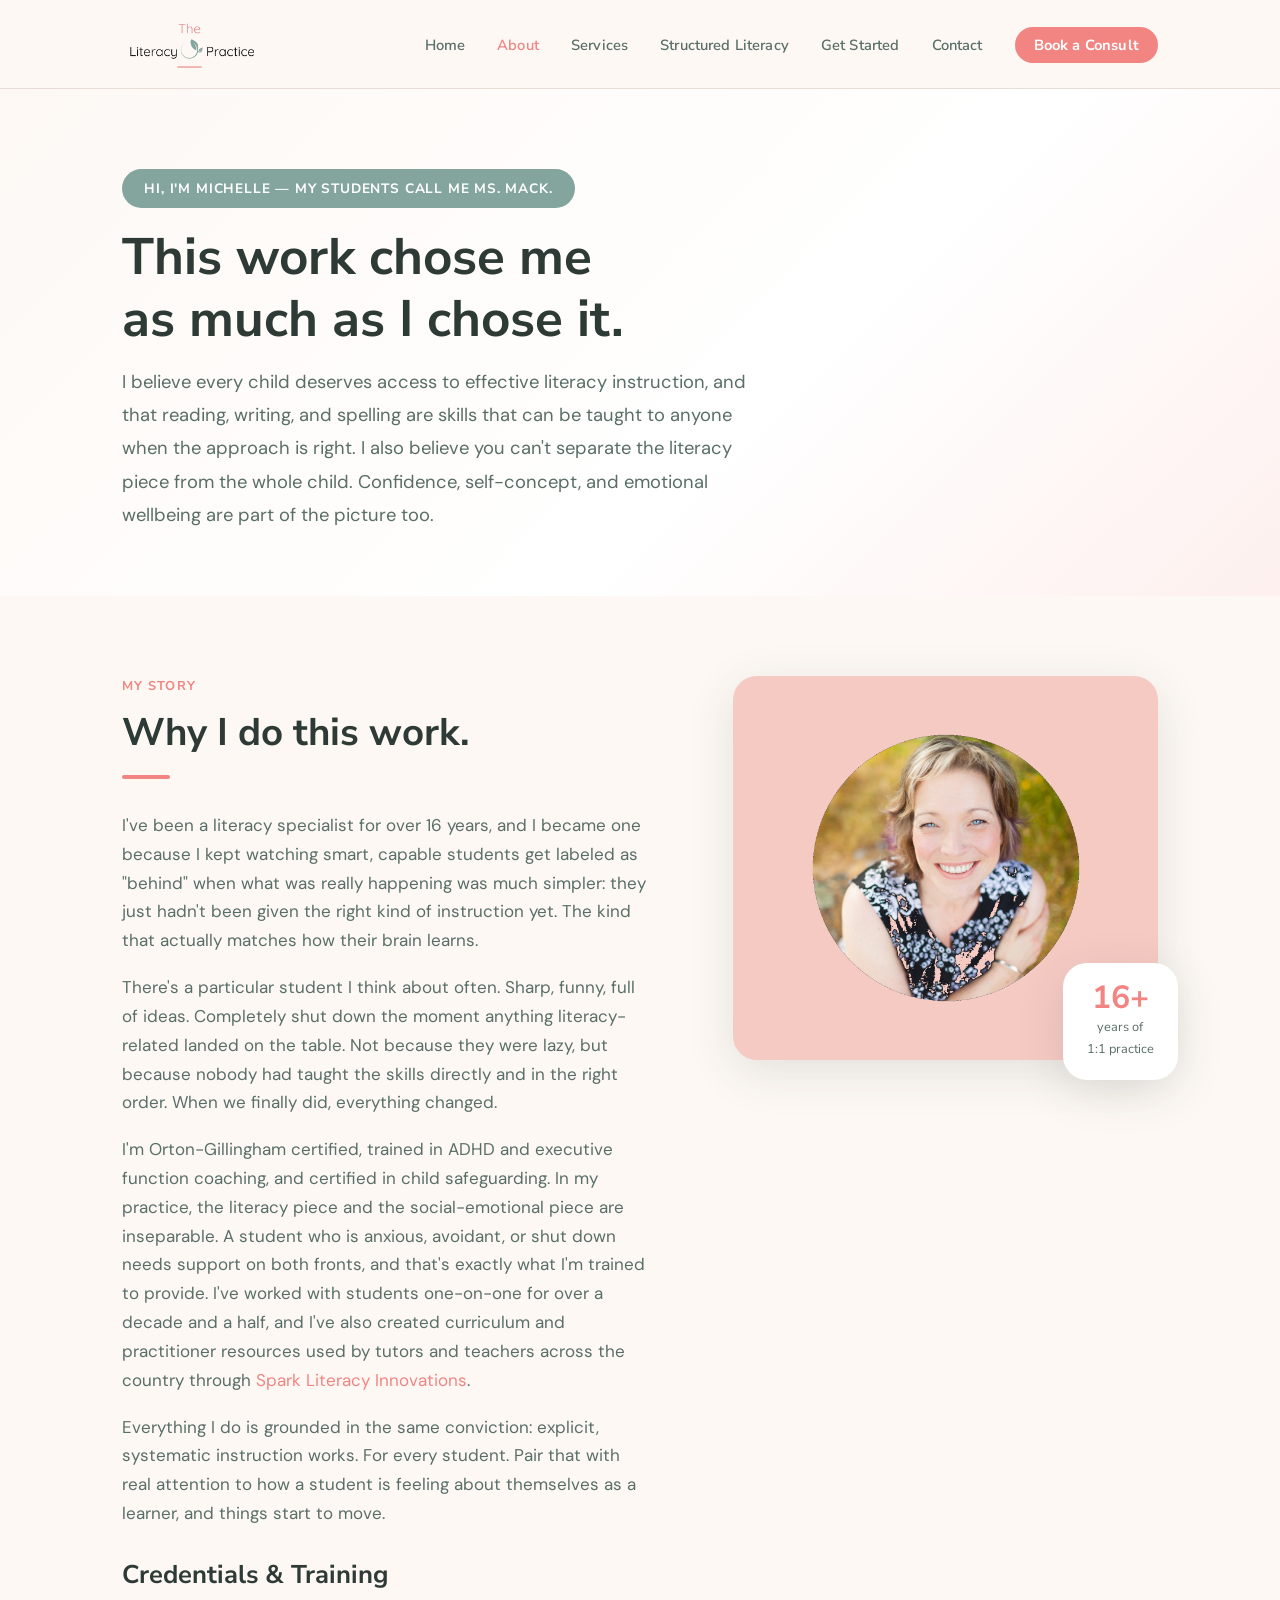
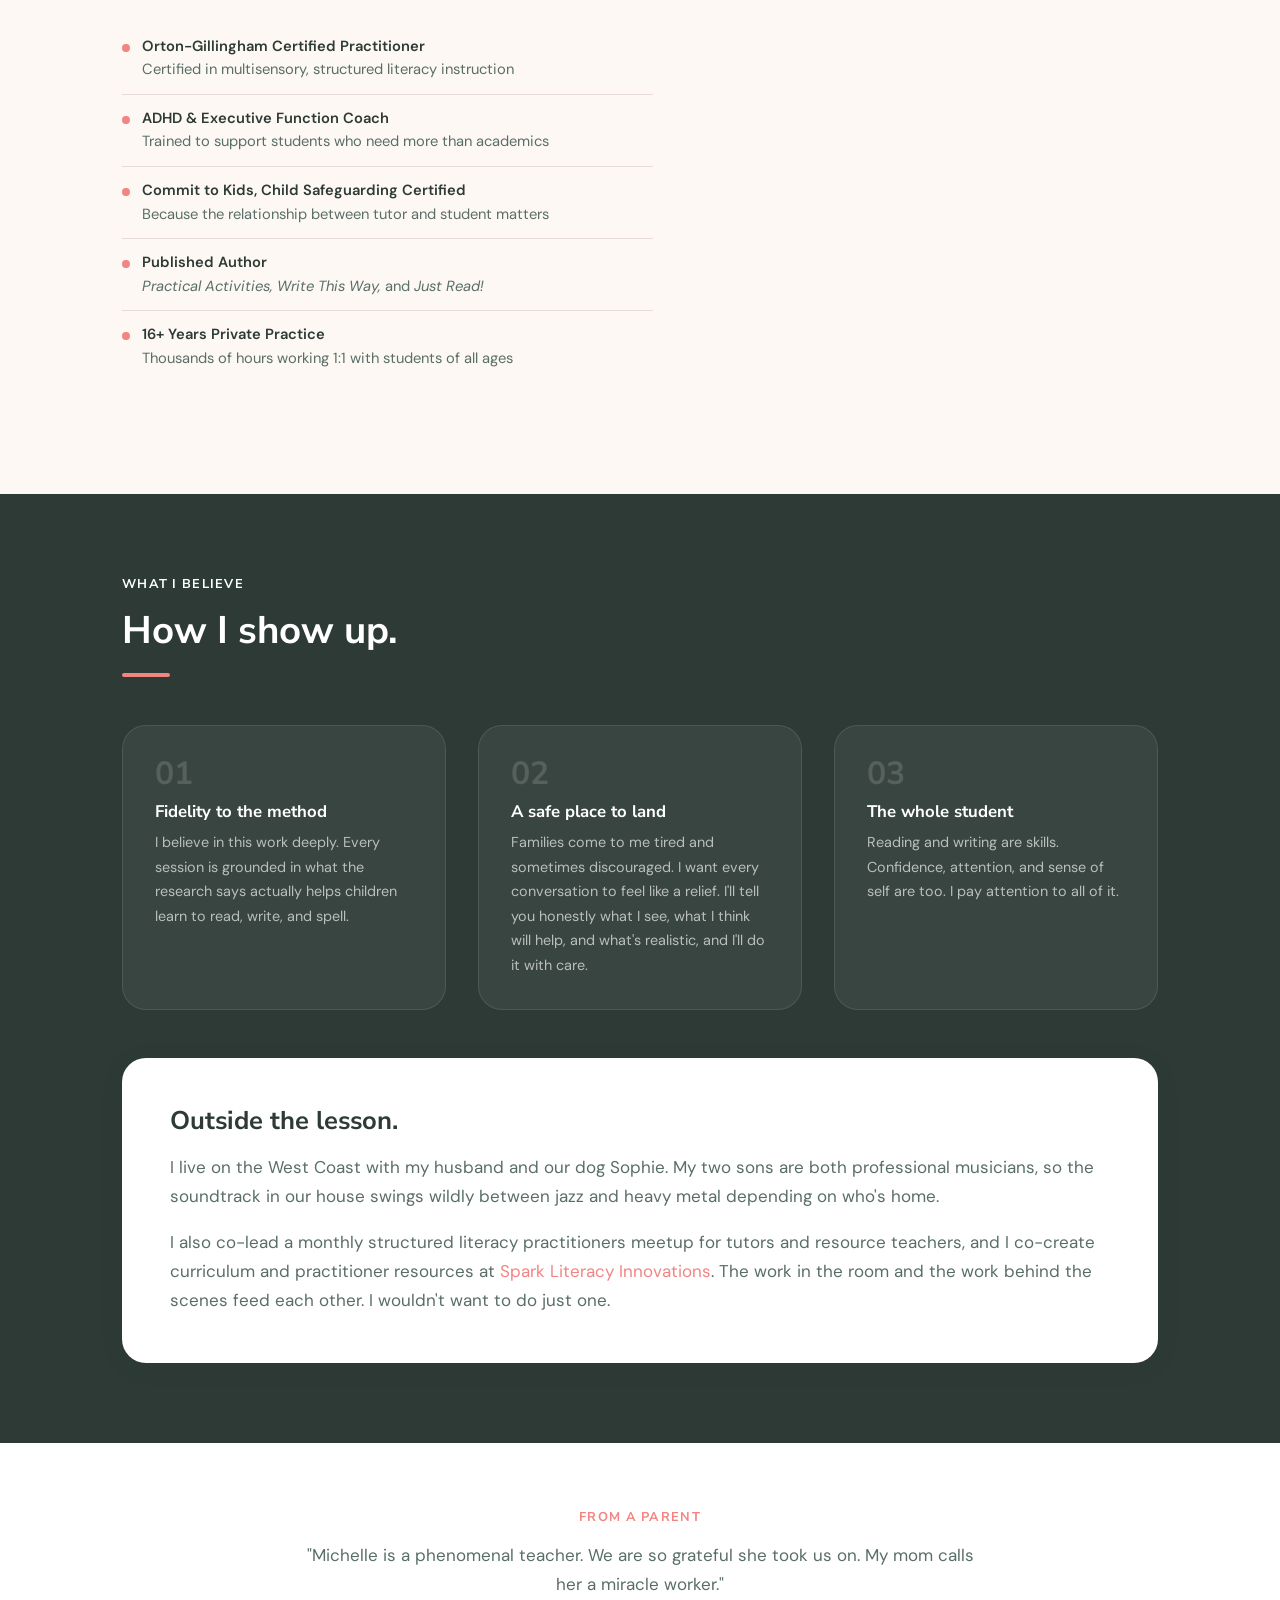
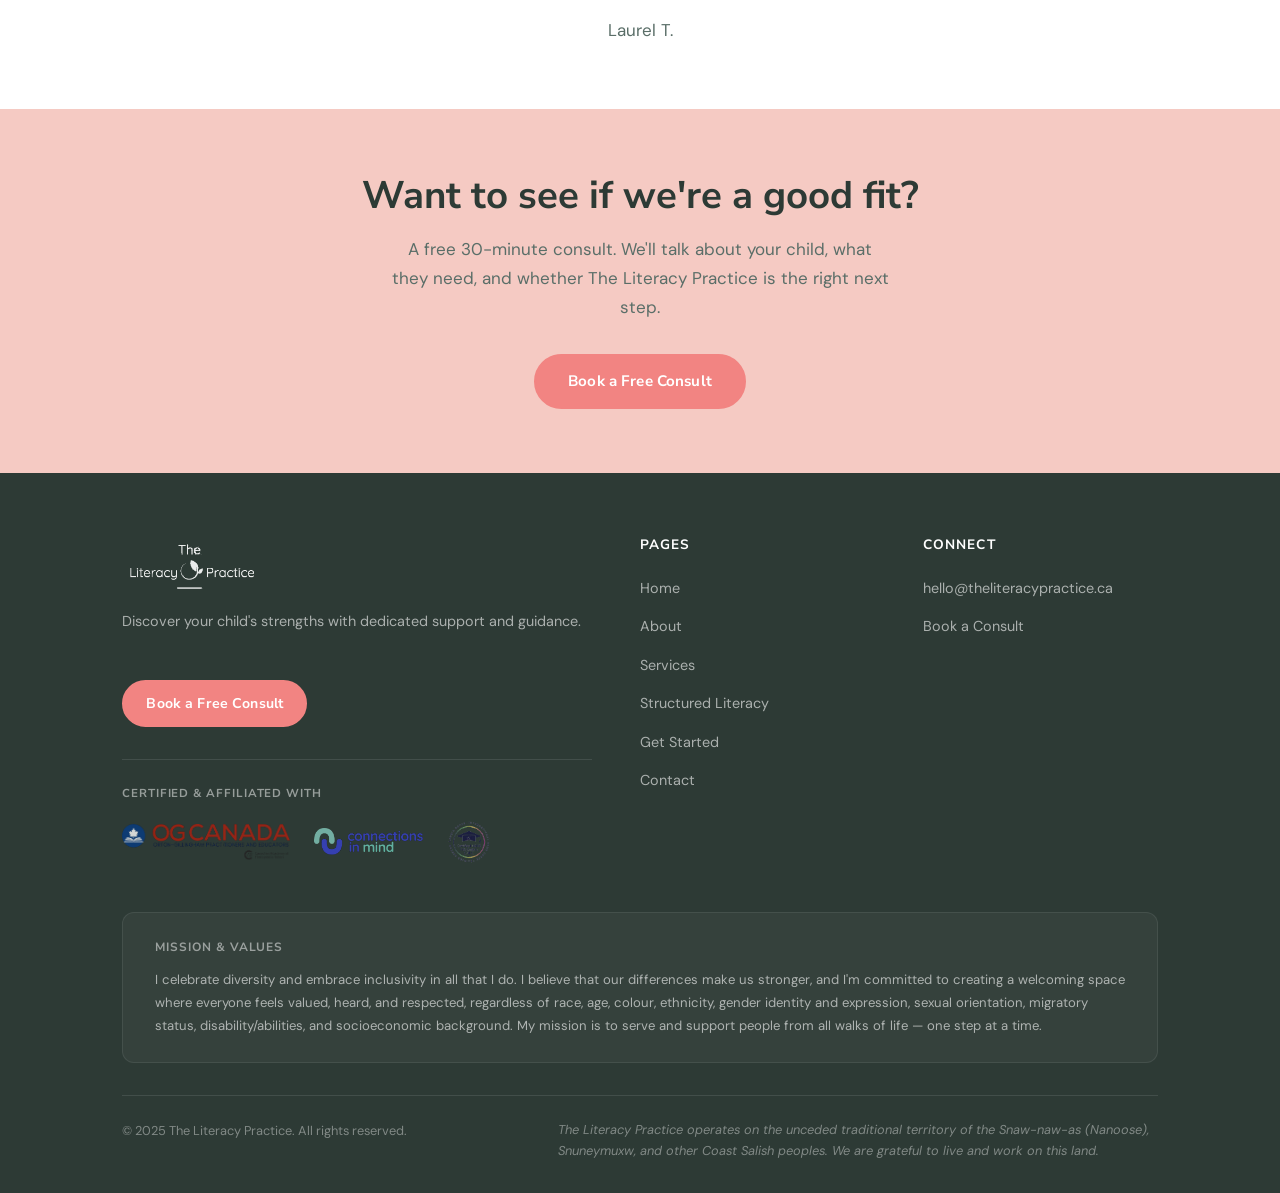
==== about.html @ a3b8dd05 "Website update 7" ====
<!DOCTYPE html>
<html lang="en">
<head>
  <meta charset="UTF-8">
  <meta name="viewport" content="width=device-width, initial-scale=1.0">
  <title>About, The Literacy Practice</title>
  <meta name="description" content="Meet Michelle McIntosh, OG-certified literacy specialist with 16+ years of experience supporting students with reading, writing, and ADHD.">
  <link rel="stylesheet" href="styles.css">
  <style>
    .page-hero {
      padding: 5rem 0 4rem;
      background: linear-gradient(135deg, var(--cream), #fff 60%, #fdf0ee);
    }

    .page-hero .chip { margin-bottom: 1.2rem; }
    .page-hero h1   { margin-bottom: 1rem; }
    .page-hero p.lead {
      font-size: 1.15rem;
      line-height: 1.8;
      max-width: 640px;
      color: var(--text-light);
    }

    /* About grid */
    .about-grid {
      display: grid;
      grid-template-columns: 5fr 4fr;
      gap: 5rem;
      align-items: start;
    }

    .about-image-block {
      position: relative;
    }

    .about-photo-placeholder {
      width: 100%;
      aspect-ratio: 4/5;
      background: linear-gradient(135deg, var(--blush), var(--teal));
      border-radius: var(--radius-lg);
      display: flex;
      align-items: center;
      justify-content: center;
      font-size: 5rem;
      box-shadow: var(--shadow-lg);
    }

    .about-badge {
      position: absolute;
      bottom: -20px;
      right: -20px;
      background: white;
      border-radius: var(--radius-lg);
      padding: 1.2rem 1.5rem;
      box-shadow: var(--shadow-lg);
      text-align: center;
    }

    .about-badge .num {
      font-family: var(--font-head);
      font-size: 2rem;
      font-weight: 700;
      color: var(--coral);
      line-height: 1;
    }

    .about-badge p {
      font-size: 0.8rem;
      font-family: var(--font-head);
      color: var(--text-light);
      margin: 0.2rem 0 0;
    }

    /* Credentials */
    .cred-list {
      list-style: none;
      margin: 2rem 0;
    }

    .cred-list li {
      display: flex;
      align-items: flex-start;
      gap: 0.75rem;
      padding: 0.75rem 0;
      border-bottom: 1px solid var(--border);
    }

    .cred-list li:last-child { border-bottom: none; }

    .cred-dot {
      width: 8px; height: 8px;
      border-radius: 50%;
      background: var(--coral);
      flex-shrink: 0;
      margin-top: 0.55rem;
    }

    .cred-list li span {
      font-size: 0.92rem;
      color: var(--text-light);
      line-height: 1.6;
    }

    .cred-list li strong {
      display: block;
      color: var(--dark-green);
      font-weight: 600;
    }

    /* Values section */
    .values-section { background: var(--dark-green); }
    .values-section h2, .values-section .section-label { color: white; }
    .values-section .divider { background: var(--coral); }

    .values-grid {
      display: grid;
      grid-template-columns: repeat(3, 1fr);
      gap: 2rem;
      margin-top: 3rem;
    }

    .value-card {
      background: rgba(255,255,255,0.06);
      border: 1px solid rgba(255,255,255,0.1);
      border-radius: var(--radius-lg);
      padding: 2rem;
    }

    .value-card .icon { font-size: 2rem; margin-bottom: 1rem; }
    .value-card h3   { color: white; font-size: 1.05rem; margin-bottom: 0.5rem; }
    .value-card p    { color: rgba(255,255,255,0.65); font-size: 0.9rem; margin: 0; }

    /* Outside the lesson block */
    .outside-block {
      background: white;
      border-radius: var(--radius-lg);
      padding: 3rem;
      box-shadow: var(--shadow);
      margin-top: 3rem;
    }

    .outside-block h3 { margin-bottom: 1rem; }

    /* CTA strip */
    .about-cta {
      background: var(--blush);
      padding: 4rem 0;
      text-align: center;
    }

    .about-cta h2 { margin-bottom: 1rem; }
    .about-cta p  { color: var(--text-light); margin-bottom: 2rem; max-width: 500px; margin-left: auto; margin-right: auto; }

    @media (max-width: 900px) {
      .about-grid   { grid-template-columns: 1fr; }
      .values-grid  { grid-template-columns: 1fr; }
      .about-image-block { display: none; }
    }
  </style>
</head>
<body>

<div id="nav-placeholder"></div>

<!-- PAGE HERO -->
<section class="page-hero">
  <div class="container">
    <span class="chip" style="background:#84a59d;color:white;font-size:0.85rem;padding:0.5rem 1.4rem;">Hi, I'm Michelle — my students call me Ms. Mack.</span>
    <h1>This work chose me<br>as much as I chose it.</h1>
    <p class="lead">
      I believe every child deserves access to effective literacy instruction, and that reading, writing, and spelling are skills that can be taught to anyone when the approach is right. I also believe you can't separate the literacy piece from the whole child. Confidence, self-concept, and emotional wellbeing are part of the picture too.
    </p>
  </div>
</section>

<!-- MAIN ABOUT -->
<section>
  <div class="container">
    <div class="about-grid">
      <div class="about-content">
        <p class="section-label">My Story</p>
        <h2>Why I do this work.</h2>
        <div class="divider"></div>

        <p>I've been a literacy specialist for over 16 years, and I became one because I kept watching smart, capable students get labeled as "behind" when what was really happening was much simpler: they just hadn't been given the right kind of instruction yet. The kind that actually matches how their brain learns.</p>

        <p>There's a particular student I think about often. Sharp, funny, full of ideas. Completely shut down the moment anything literacy-related landed on the table. Not because they were lazy, but because nobody had taught the skills directly and in the right order. When we finally did, everything changed.</p>

        <p>I'm Orton-Gillingham certified, trained in ADHD and executive function coaching, and certified in child safeguarding. In my practice, the literacy piece and the social-emotional piece are inseparable. A student who is anxious, avoidant, or shut down needs support on both fronts, and that's exactly what I'm trained to provide. I've worked with students one-on-one for over a decade and a half, and I've also created curriculum and practitioner resources used by tutors and teachers across the country through <a href="https://slinnovations.com" target="_blank">Spark Literacy Innovations</a>.</p>

        <p>Everything I do is grounded in the same conviction: explicit, systematic instruction works. For every student. Pair that with real attention to how a student is feeling about themselves as a learner, and things start to move.</p>

        <h3 style="margin: 2rem 0 1rem;">Credentials & Training</h3>
        <ul class="cred-list">
          <li>
            <span class="cred-dot"></span>
            <span><strong>Orton-Gillingham Certified Practitioner</strong>Certified in multisensory, structured literacy instruction</span>
          </li>
          <li>
            <span class="cred-dot"></span>
            <span><strong>ADHD & Executive Function Coach</strong>Trained to support students who need more than academics</span>
          </li>
          <li>
            <span class="cred-dot"></span>
            <span><strong>Commit to Kids, Child Safeguarding Certified</strong>Because the relationship between tutor and student matters</span>
          </li>
          <li>
            <span class="cred-dot"></span>
            <span><strong>Published Author</strong><em>Practical Activities, Write This Way,</em> and <em>Just Read!</em></span>
          </li>
          <li>
            <span class="cred-dot"></span>
            <span><strong>16+ Years Private Practice</strong>Thousands of hours working 1:1 with students of all ages</span>
          </li>
        </ul>
      </div>

      <div class="about-image-block">
        <div style="background:#f5cac3;border-radius:var(--radius-lg);box-shadow:var(--shadow-lg);padding:2rem;text-align:center;"><img src="michelle.png" alt="Michelle McIntosh, literacy specialist" style="width:100%;max-width:320px;display:block;margin:0 auto;border-radius:50%;"></div>
        <div class="about-badge">
          <div class="num">16+</div>
          <p>years of<br>1:1 practice</p>
        </div>
      </div>
    </div>
  </div>
</section>

<!-- VALUES -->
<section class="values-section">
  <div class="container">
    <p class="section-label">What I Believe</p>
    <h2>How I show up.</h2>
    <div class="divider"></div>
    <div class="values-grid">
      <div class="value-card">
        <div class="value-num">01</div>
        <h3>Fidelity to the method</h3>
        <p>I believe in this work deeply. Every session is grounded in what the research says actually helps children learn to read, write, and spell.</p>
      </div>
      <div class="value-card">
        <div class="value-num">02</div>
        <h3>A safe place to land</h3>
        <p>Families come to me tired and sometimes discouraged. I want every conversation to feel like a relief. I'll tell you honestly what I see, what I think will help, and what's realistic, and I'll do it with care.</p>
      </div>
      <div class="value-card">
        <div class="value-num">03</div>
        <h3>The whole student</h3>
        <p>Reading and writing are skills. Confidence, attention, and sense of self are too. I pay attention to all of it.</p>
      </div>
    </div>

    <div class="outside-block">
      <h3 style="color:var(--dark-green);">Outside the lesson.</h3>
      <p>I live on the West Coast with my husband and our dog Sophie. My two sons are both professional musicians, so the soundtrack in our house swings wildly between jazz and heavy metal depending on who's home.</p>
      <p style="margin:0;">I also co-lead a monthly structured literacy practitioners meetup for tutors and resource teachers, and I co-create curriculum and practitioner resources at <a href="https://slinnovations.com" target="_blank">Spark Literacy Innovations</a>. The work in the room and the work behind the scenes feed each other. I wouldn't want to do just one.</p>
    </div>
  </div>
</section>

<!-- CTA -->
<section style="background:white; padding:4rem 0; text-align:center;">
  <div class="container--narrow">
    <p class="section-label" style="text-align:center;">From a Parent</p>
    <p class="testimonial-quote">"Michelle is a phenomenal teacher. We are so grateful she took us on. My mom calls her a miracle worker."</p>
    <p class="testimonial-attr">Laurel T.</p>
  </div>
</section>

<section class="about-cta">
  <div class="container--narrow">
    <h2>Want to see if we're a good fit?</h2>
    <p>A free 30-minute consult. We'll talk about your child, what they need, and whether The Literacy Practice is the right next step.</p>
    <a href="https://koalendar.com/e/free-30-minute-parent-consultation" target="_blank" class="btn btn-primary">Book a Free Consult</a>
  </div>
</section>

<div id="footer-placeholder"></div>

<script>
// =============================================
// THE LITERACY PRACTICE - Shared Components
// =============================================

function getNavHTML(activePage) {
  const pages = [
    { href: 'index.html',               label: 'Home' },
    { href: 'about.html',               label: 'About' },
    { href: 'services.html',            label: 'Services' },
    { href: 'structured-literacy.html', label: 'Structured Literacy' },
    { href: 'get-started.html',         label: 'Get Started' },
    { href: 'contact.html',             label: 'Contact' },
  ];

  const links = pages.map(p => {
    const active = p.label === activePage ? ' class="active"' : '';
    return `<li><a href="${p.href}"${active}>${p.label}</a></li>`;
  }).join('');

  return `
  <nav>
    <div class="nav-inner">
      <a href="index.html" class="nav-logo"><img src="logo.png" alt="The Literacy Practice" style="height:56px;width:auto;"></a>
      <ul class="nav-links" id="navLinks">
        ${links}
        <li><a href="https://koalendar.com/e/free-30-minute-parent-consultation" target="_blank" class="nav-cta">Book a Consult</a></li>
      </ul>
      <button class="nav-toggle" id="navToggle" aria-label="Toggle menu">
        <span></span><span></span><span></span>
      </button>
    </div>
  </nav>`;
}

function getFooterHTML() {
  return `
  <footer>
    <div class="container">
      <div class="footer-grid">
                <div class="footer-brand">
          <a href="index.html" class="nav-logo"><img src="logo.png" alt="The Literacy Practice" style="height:56px;width:auto;filter:brightness(0) invert(1);opacity:0.9;"></a>
          <p style="margin-top:1rem;">Discover your child's strengths with dedicated support and guidance.</p>
          <br>
          <a href="https://koalendar.com/e/free-30-minute-parent-consultation" target="_blank" class="btn btn-primary" style="font-size:0.88rem;padding:0.6rem 1.4rem;">Book a Free Consult</a>

          <div style="margin-top:2rem;padding-top:1.5rem;border-top:1px solid rgba(255,255,255,0.1);">
            <p style="font-size:0.72rem;color:rgba(255,255,255,0.5);text-transform:uppercase;letter-spacing:0.08em;font-family:var(--font-head);font-weight:700;margin-bottom:1rem;">Certified &amp; affiliated with</p>
            <div style="display:flex;align-items:center;gap:1.5rem;flex-wrap:wrap;">
              <img src="logo-og.png" alt="OG Canada" style="height:36px;width:auto;opacity:0.8;">
              <img src="logo-cim.png" alt="Connections in Mind" style="height:28px;width:auto;opacity:0.8;">
              <img src="logo-calc.png" alt="Certified ADHD Life Coach" style="height:44px;width:auto;opacity:0.8;">
            </div>
          </div>
        </div>
        <div class="footer-col">
          <h4>Pages</h4>
          <ul>
            <li><a href="index.html">Home</a></li>
            <li><a href="about.html">About</a></li>
            <li><a href="services.html">Services</a></li>
            <li><a href="structured-literacy.html">Structured Literacy</a></li>
            <li><a href="get-started.html">Get Started</a></li>
            <li><a href="contact.html">Contact</a></li>
          </ul>
        </div>
        <div class="footer-col">
          <h4>Connect</h4>
          <ul>
            <li><a href="mailto:hello@theliteracypractice.ca">hello@theliteracypractice.ca</a></li>
            <li><a href="get-started.html">Book a Consult</a></li>
          </ul>
        </div>
      </div>
            <div style="background:rgba(255,255,255,0.04);border:1px solid rgba(255,255,255,0.08);border-radius:var(--radius);padding:1.5rem 2rem;margin-bottom:2rem;">
        <p style="font-family:var(--font-head);font-size:0.75rem;font-weight:700;letter-spacing:0.08em;text-transform:uppercase;color:rgba(255,255,255,0.5);margin-bottom:0.75rem;">Mission &amp; Values</p>
        <p style="font-size:0.82rem;color:rgba(255,255,255,0.6);line-height:1.75;margin:0;">I celebrate diversity and embrace inclusivity in all that I do. I believe that our differences make us stronger, and I'm committed to creating a welcoming space where everyone feels valued, heard, and respected, regardless of race, age, colour, ethnicity, gender identity and expression, sexual orientation, migratory status, disability/abilities, and socioeconomic background. My mission is to serve and support people from all walks of life — one step at a time.</p>
      </div>
      <div class="footer-bottom">
        <p>© 2025 The Literacy Practice. All rights reserved.</p>
        <p class="land-ack">The Literacy Practice operates on the unceded traditional territory of the Snaw-naw-as (Nanoose), Snuneymuxw, and other Coast Salish peoples. We are grateful to live and work on this land.</p>
      </div>
    </div>
  </footer>`;
}

function initNav() {
  const toggle = document.getElementById('navToggle');
  const links  = document.getElementById('navLinks');
  if (toggle && links) {
    toggle.addEventListener('click', () => links.classList.toggle('open'));
  }
}

document.addEventListener('DOMContentLoaded', initNav);

</script>
<script>
  document.getElementById('nav-placeholder').innerHTML = getNavHTML('About');
  document.getElementById('footer-placeholder').innerHTML = getFooterHTML();
  initNav();
</script>
</body>
</html>
---- styles.css ----
/* =============================================
   THE LITERACY PRACTICE — Global Styles
   ============================================= */

@import url('https://fonts.googleapis.com/css2?family=Nunito+Sans:wght@400;600;700;800&family=DM+Sans:ital,wght@0,300;0,400;0,500;1,300;1,400&display=swap');

:root {
  --coral:      #f28482;
  --teal:       #84a59d;
  --amber:      #f6bd60;
  --blush:      #f5cac3;
  --dark-green: #2d3a35;
  --cream:      #fdf8f4;
  --white:      #ffffff;
  --text:       #2d3a35;
  --text-light: #5a6e68;
  --border:     #e8ddd6;

  --font-head: 'Nunito Sans', sans-serif;
  --font-body: 'DM Sans', sans-serif;

  --radius:    12px;
  --radius-lg: 24px;
  --shadow:    0 4px 24px rgba(45,58,53,0.08);
  --shadow-lg: 0 12px 48px rgba(45,58,53,0.12);
}

*, *::before, *::after { box-sizing: border-box; margin: 0; padding: 0; }

html { scroll-behavior: smooth; }

body {
  font-family: var(--font-body);
  background: var(--cream);
  color: var(--text);
  line-height: 1.7;
  font-size: 17px;
}

/* ---- Typography ---- */
h1, h2, h3, h4, h5 {
  font-family: var(--font-head);
  font-weight: 700;
  line-height: 1.2;
  color: var(--dark-green);
}

h1 { font-size: clamp(2rem, 5vw, 3.2rem); }
h2 { font-size: clamp(1.6rem, 3.5vw, 2.4rem); }
h3 { font-size: clamp(1.2rem, 2.5vw, 1.6rem); }
h4 { font-size: 1.15rem; }

p { margin-bottom: 1.1rem; color: var(--text-light); }
p:last-child { margin-bottom: 0; }

a { color: var(--coral); text-decoration: none; transition: color 0.2s; }
a:hover { color: var(--dark-green); }

strong { color: var(--dark-green); font-weight: 600; }

/* ---- Layout ---- */
.container {
  max-width: 1100px;
  margin: 0 auto;
  padding: 0 2rem;
}

.container--narrow {
  max-width: 740px;
  margin: 0 auto;
  padding: 0 2rem;
}

section { padding: 5rem 0; }

/* ---- Nav ---- */
nav {
  position: sticky;
  top: 0;
  z-index: 100;
  background: rgba(253, 248, 244, 0.96);
  backdrop-filter: blur(8px);
  border-bottom: 1px solid var(--border);
  padding: 1rem 0;
}

.nav-inner {
  display: flex;
  align-items: center;
  justify-content: space-between;
  max-width: 1100px;
  margin: 0 auto;
  padding: 0 2rem;
}

.nav-logo {
  font-family: var(--font-head);
  font-weight: 700;
  font-size: 1.15rem;
  color: var(--dark-green);
  text-decoration: none;
  display: flex;
  align-items: center;
  gap: 0.6rem;
}

.nav-logo .sprout {
  width: 36px;
  height: 36px;
  background: var(--coral);
  border-radius: 50%;
  display: flex;
  align-items: center;
  justify-content: center;
  color: white;
  font-size: 0.65rem;
  font-weight: 700;
  letter-spacing: 0.03em;
  font-family: var(--font-head);
}

.nav-links {
  display: flex;
  gap: 2rem;
  list-style: none;
}

.nav-links a {
  font-family: var(--font-head);
  font-weight: 600;
  font-size: 0.92rem;
  color: var(--text-light);
  text-decoration: none;
  transition: color 0.2s;
  letter-spacing: 0.01em;
}

.nav-links a:hover,
.nav-links a.active { color: var(--coral); }

.nav-cta {
  background: var(--coral);
  color: white !important;
  padding: 0.5rem 1.2rem;
  border-radius: 50px;
  font-weight: 700 !important;
}

.nav-cta:hover { background: var(--dark-green); color: white !important; }

.nav-toggle {
  display: none;
  background: none;
  border: none;
  cursor: pointer;
  padding: 0.5rem;
  flex-direction: column;
  gap: 5px;
}

.nav-toggle span {
  display: block;
  width: 24px;
  height: 2px;
  background: var(--dark-green);
  border-radius: 2px;
  transition: all 0.3s;
}

/* ---- Buttons ---- */
.btn {
  display: inline-block;
  font-family: var(--font-head);
  font-weight: 700;
  font-size: 0.95rem;
  padding: 0.8rem 2rem;
  border-radius: 50px;
  cursor: pointer;
  border: 2px solid transparent;
  transition: all 0.2s;
  letter-spacing: 0.01em;
  text-decoration: none;
}

.btn-primary {
  background: var(--coral);
  color: white;
  border-color: var(--coral);
}
.btn-primary:hover {
  background: var(--dark-green);
  border-color: var(--dark-green);
  color: white;
}

.btn-secondary {
  background: transparent;
  color: var(--dark-green);
  border-color: var(--dark-green);
}
.btn-secondary:hover {
  background: var(--dark-green);
  color: white;
}

.btn-teal {
  background: var(--teal);
  color: white;
  border-color: var(--teal);
}
.btn-teal:hover {
  background: var(--dark-green);
  border-color: var(--dark-green);
  color: white;
}

/* ---- Cards ---- */
.card {
  background: white;
  border-radius: var(--radius-lg);
  padding: 2rem;
  box-shadow: var(--shadow);
  transition: transform 0.2s, box-shadow 0.2s;
}

.card:hover {
  transform: translateY(-4px);
  box-shadow: var(--shadow-lg);
}

/* ---- Tags / Chips ---- */
.chip {
  display: inline-block;
  font-family: var(--font-head);
  font-size: 0.78rem;
  font-weight: 700;
  letter-spacing: 0.06em;
  text-transform: uppercase;
  padding: 0.35rem 1rem;
  border-radius: 50px;
  margin-bottom: 1rem;
}

.chip-coral  { background: var(--blush);  color: var(--coral); }
.chip-teal   { background: #d6e8e5;       color: var(--teal); }
.chip-amber  { background: #fef3d8;       color: #b8860b; }
.chip-green  { background: #d6e0dd;       color: var(--dark-green); }

/* ---- Section titles ---- */
.section-label {
  font-family: var(--font-head);
  font-size: 0.8rem;
  font-weight: 700;
  letter-spacing: 0.1em;
  text-transform: uppercase;
  color: var(--coral);
  margin-bottom: 0.75rem;
}

/* ---- Divider ---- */
.divider {
  width: 48px;
  height: 4px;
  background: var(--coral);
  border-radius: 4px;
  margin: 1.2rem 0 2rem;
}

.divider-center { margin: 1.2rem auto 2rem; }

/* ---- Footer ---- */
footer {
  background: var(--dark-green);
  color: rgba(255,255,255,0.7);
  padding: 4rem 0 2rem;
}

.footer-grid {
  display: grid;
  grid-template-columns: 2fr 1fr 1fr;
  gap: 3rem;
  margin-bottom: 3rem;
}

.footer-brand .nav-logo { color: white; margin-bottom: 1rem; }
.footer-brand .nav-logo .sprout { background: var(--coral); }
.footer-brand p { color: rgba(255,255,255,0.6); font-size: 0.9rem; line-height: 1.7; }

.footer-col h4 {
  font-family: var(--font-head);
  font-size: 0.85rem;
  letter-spacing: 0.08em;
  text-transform: uppercase;
  color: white;
  margin-bottom: 1.2rem;
}

.footer-col ul { list-style: none; }
.footer-col ul li { margin-bottom: 0.6rem; }
.footer-col ul li a { color: rgba(255,255,255,0.6); font-size: 0.9rem; transition: color 0.2s; }
.footer-col ul li a:hover { color: var(--coral); }

.footer-bottom {
  border-top: 1px solid rgba(255,255,255,0.1);
  padding-top: 1.5rem;
  display: flex;
  flex-wrap: wrap;
  gap: 1rem;
  justify-content: space-between;
  align-items: flex-start;
}

.footer-bottom p {
  color: rgba(255,255,255,0.4);
  font-size: 0.8rem;
  margin: 0;
}

.land-ack {
  font-size: 0.78rem;
  color: rgba(255,255,255,0.4);
  font-style: italic;
  max-width: 600px;
  line-height: 1.6;
}

/* ---- Responsive ---- */
@media (max-width: 768px) {
  section { padding: 3.5rem 0; }

  .nav-links { display: none; flex-direction: column; gap: 0; }
  .nav-links.open {
    display: flex;
    position: absolute;
    top: 100%;
    left: 0; right: 0;
    background: var(--cream);
    border-bottom: 1px solid var(--border);
    padding: 1rem 2rem 1.5rem;
  }
  .nav-links.open li a { display: block; padding: 0.7rem 0; border-bottom: 1px solid var(--border); }
  .nav-toggle { display: flex; }
  .nav-cta { display: none; }

  .footer-grid { grid-template-columns: 1fr; gap: 2rem; }
  .footer-bottom { flex-direction: column; }
}

/* ---- Emoji replacements ---- */
.who-marker {
  width: 10px; height: 10px;
  border-radius: 50%;
  margin-bottom: 1.2rem;
}
.marker-1 { background: var(--coral); }
.marker-2 { background: var(--teal); }
.marker-3 { background: var(--amber); }
.marker-4 { background: var(--blush); }

.value-num {
  font-family: var(--font-head);
  font-size: 2rem;
  font-weight: 700;
  color: rgba(255,255,255,0.15);
  line-height: 1;
  margin-bottom: 0.75rem;
}

.service-num {
  font-family: var(--font-head);
  font-size: 0.75rem;
  font-weight: 700;
  letter-spacing: 0.1em;
  color: var(--coral);
  margin-bottom: 1rem;
}
.service-card.teal  .service-num { color: var(--teal); }
.service-card.amber .service-num { color: #c8900a; }
.service-card.green .service-num { color: var(--dark-green); }

.consult-num {
  font-family: var(--font-head);
  font-size: 0.72rem;
  font-weight: 700;
  color: var(--coral);
  background: var(--blush);
  width: 28px; height: 28px;
  border-radius: 50%;
  display: flex; align-items: center; justify-content: center;
  flex-shrink: 0;
  margin-top: 0.1rem;
}

.info-icon {
  font-family: var(--font-head);
  font-size: 0.6rem;
  font-weight: 700;
  letter-spacing: 0.05em;
  color: rgba(255,255,255,0.5);
  background: rgba(255,255,255,0.08);
  width: 36px; height: 36px;
  border-radius: 8px;
  display: flex; align-items: center; justify-content: center;
  flex-shrink: 0;
  text-transform: uppercase;
}

.success-mark {
  width: 56px; height: 56px;
  border-radius: 50%;
  background: var(--teal);
  color: white;
  font-size: 1.5rem;
  display: flex; align-items: center; justify-content: center;
  margin: 0 auto 1.2rem;
}

.about-photo-placeholder span {
  font-family: var(--font-head);
  font-size: 1rem;
  font-weight: 700;
  color: white;
  text-align: center;
  line-height: 1.4;
}
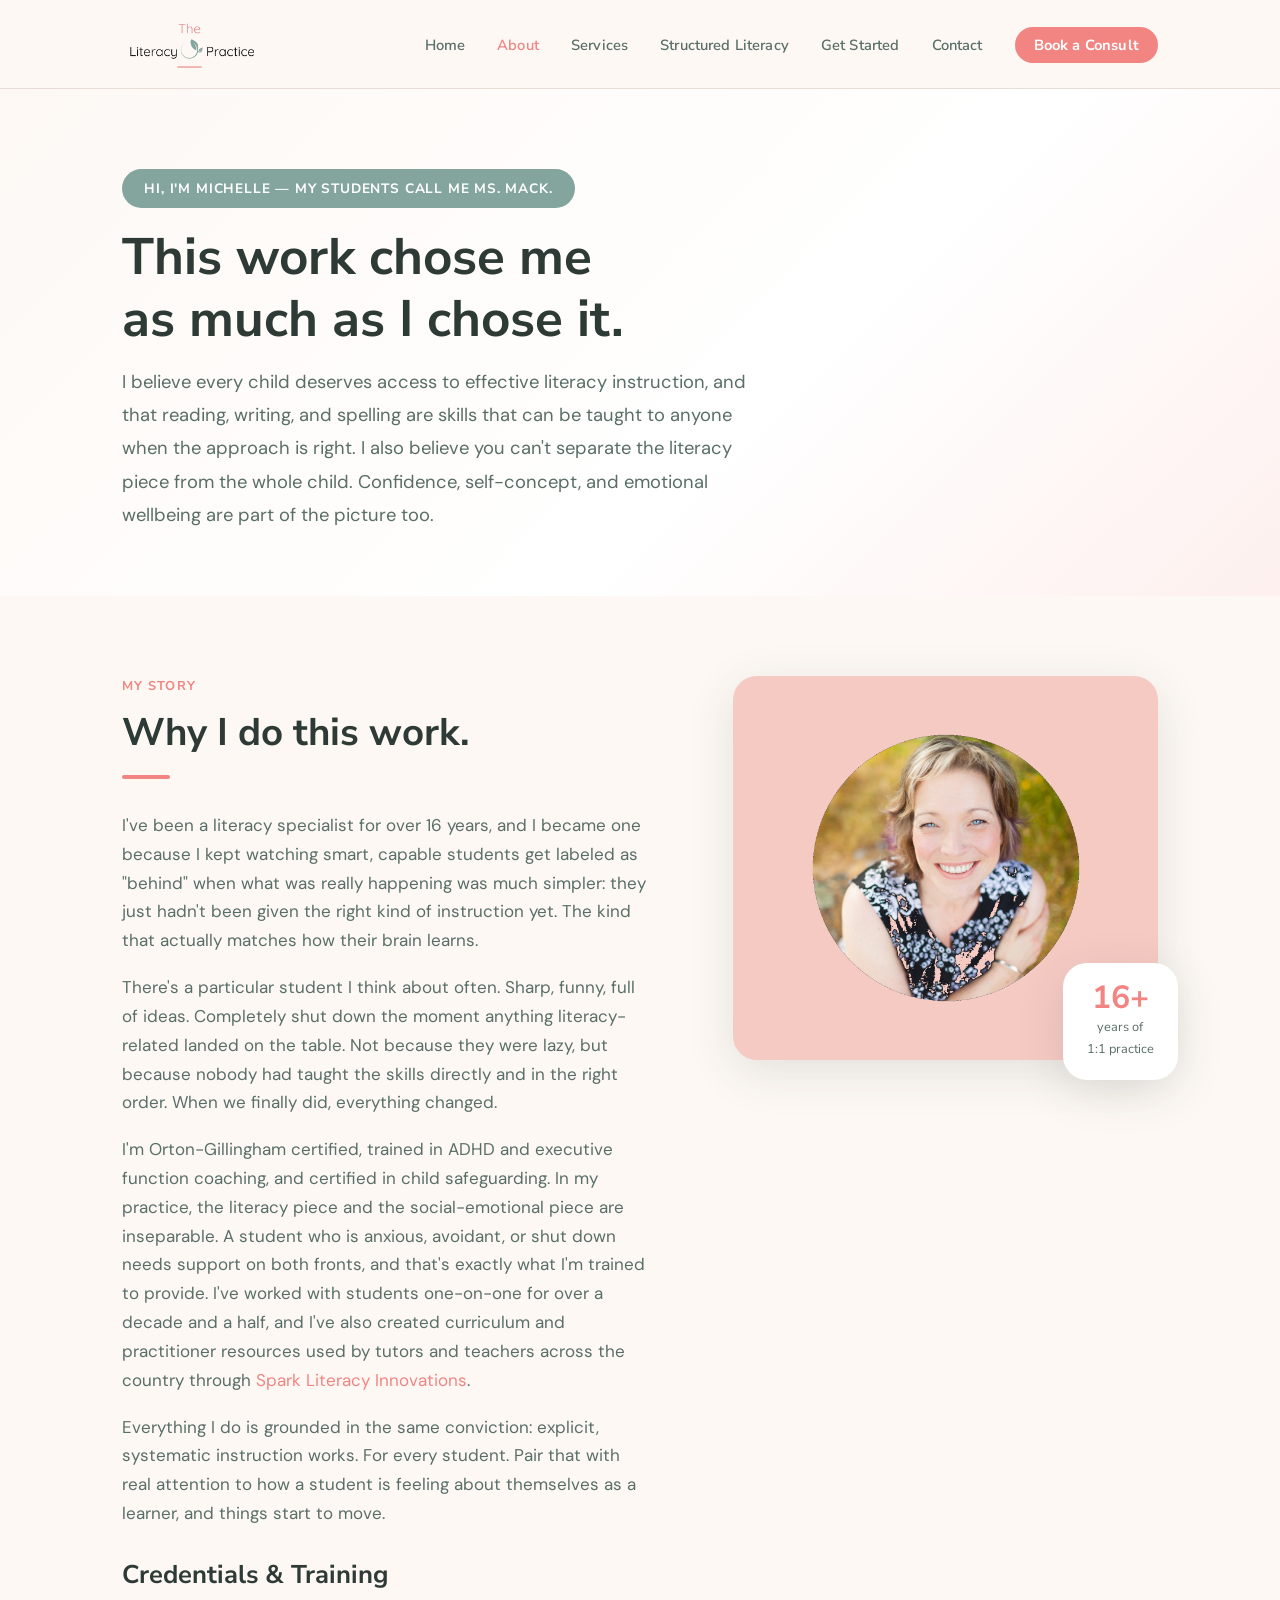
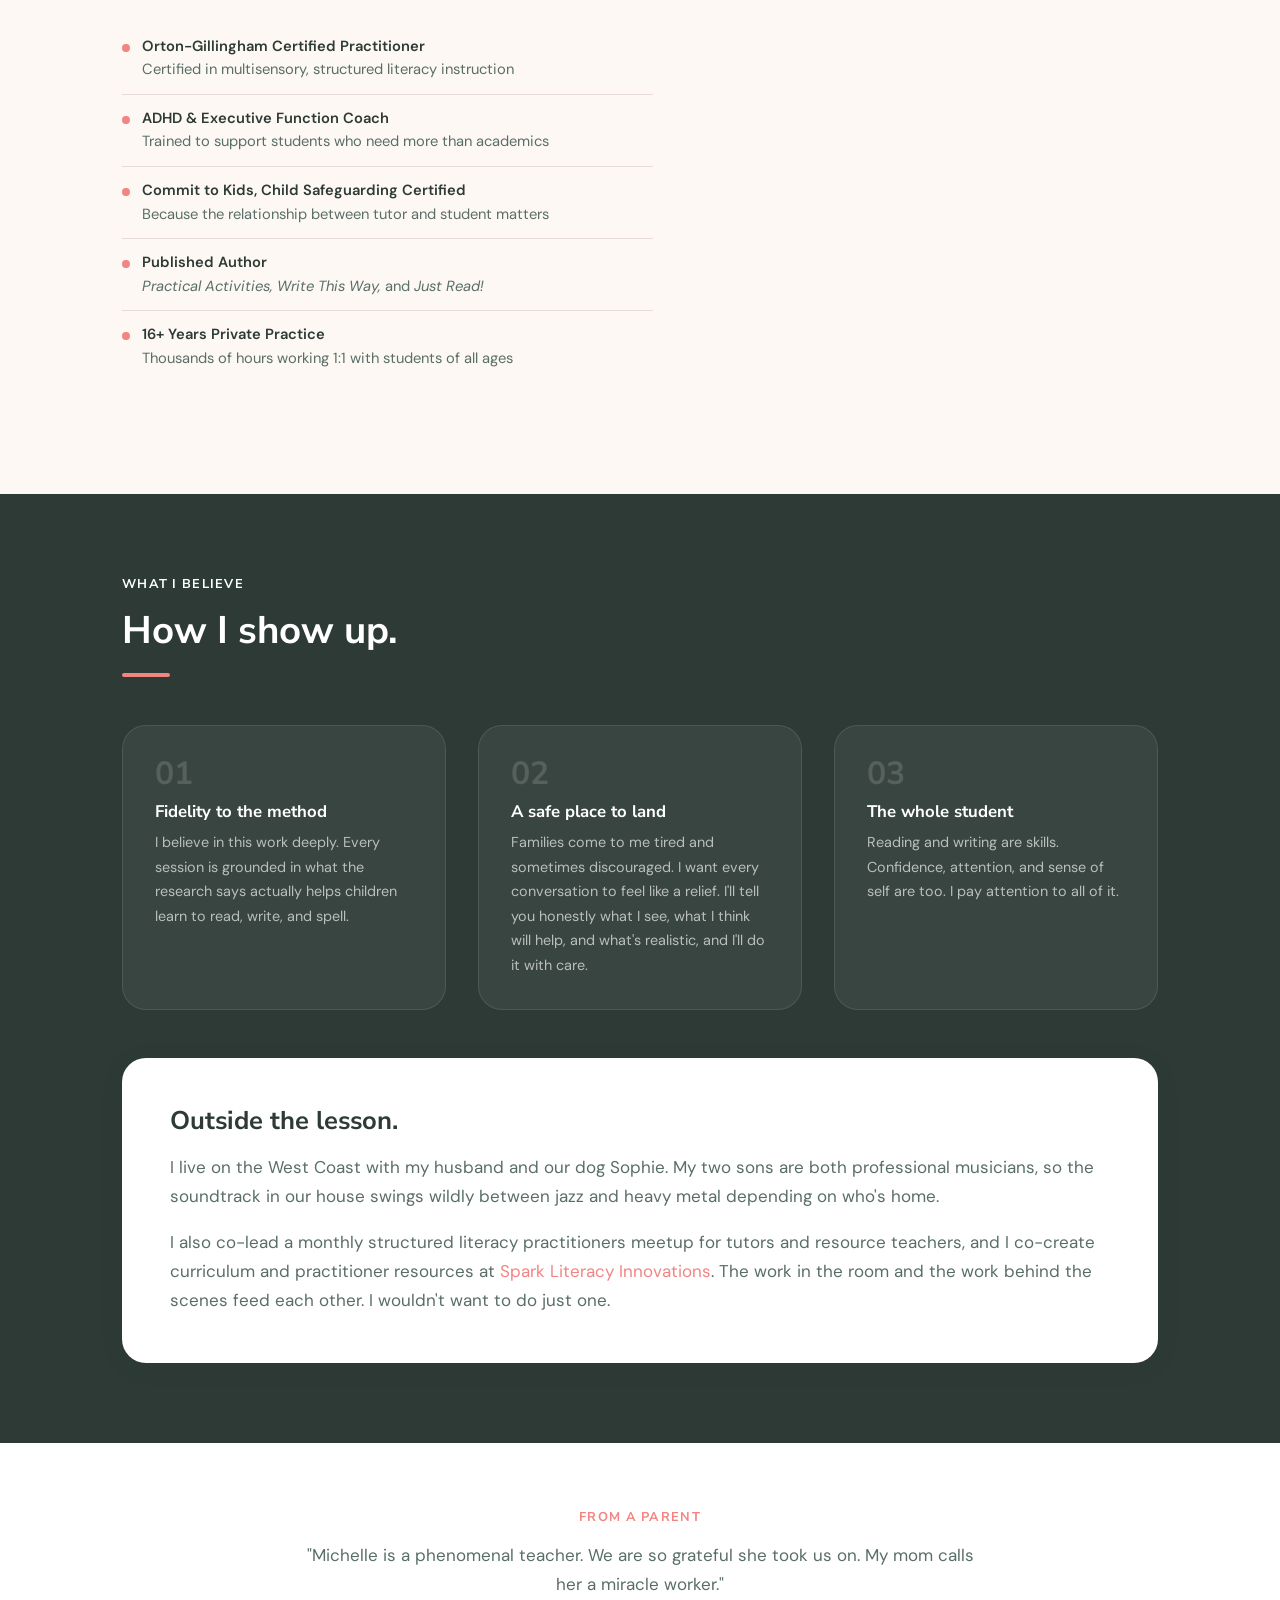
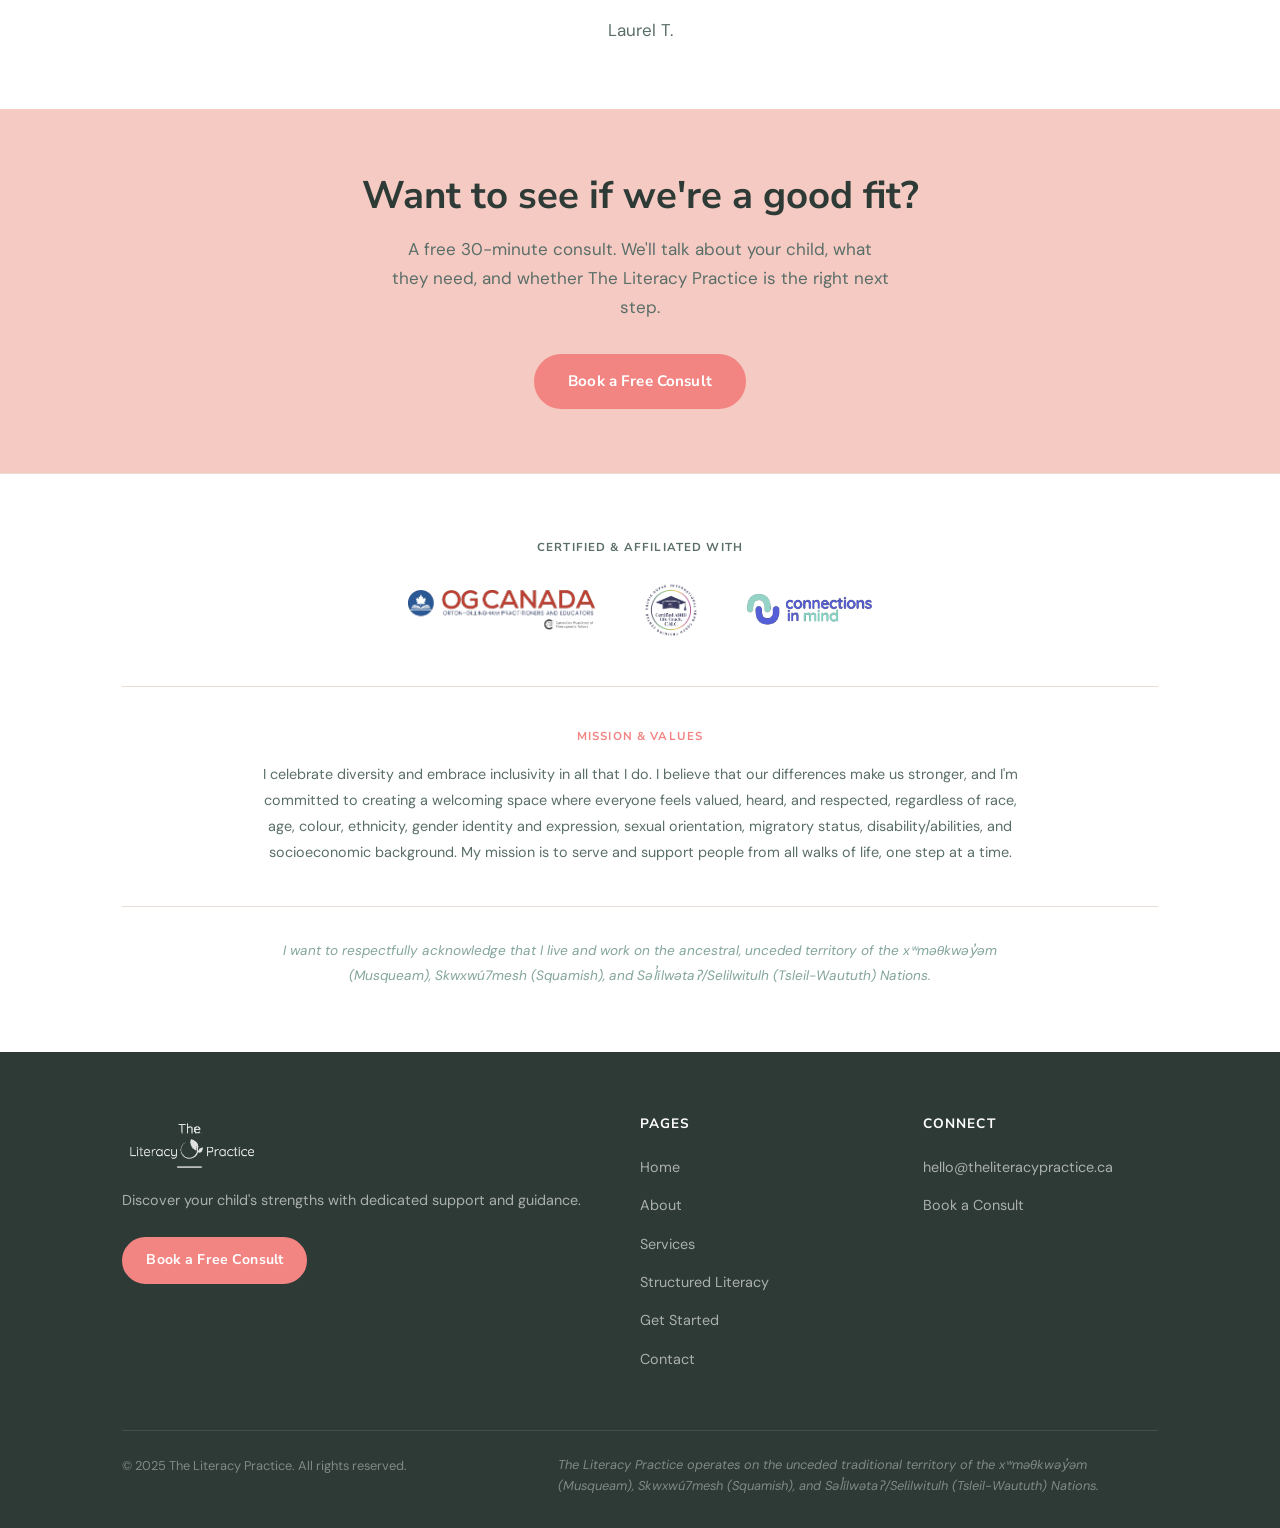
==== commit 4af82215: "Add files via upload" ====
--- a/about.html
+++ b/about.html
@@ -275,6 +275,39 @@
   </div>
 </section>
 
+<!-- PRE-FOOTER: Credentials, Mission, Land Acknowledgement -->
+<section style="background:white;padding:4rem 0;border-top:1px solid var(--border);">
+  <div class="container">
+
+    <!-- Credential logos -->
+    <div style="text-align:center;margin-bottom:3rem;">
+      <p style="font-family:var(--font-head);font-size:0.72rem;font-weight:700;letter-spacing:0.1em;text-transform:uppercase;color:var(--text-light);margin-bottom:1.5rem;">Certified &amp; affiliated with</p>
+      <div style="display:flex;align-items:center;justify-content:center;gap:3rem;flex-wrap:wrap;">
+        <img src="logo-og.png" alt="OG Canada" style="height:40px;width:auto;opacity:0.85;">
+        <img src="logo-calc.png" alt="Certified ADHD Life Coach, CALC" style="height:56px;width:auto;opacity:0.85;">
+        <img src="logo-cim.png" alt="Connections in Mind" style="height:32px;width:auto;opacity:0.85;">
+      </div>
+    </div>
+
+    <!-- Divider -->
+    <div style="border-top:1px solid var(--border);margin-bottom:2.5rem;"></div>
+
+    <!-- Mission & Values -->
+    <div style="max-width:780px;margin:0 auto 2.5rem;text-align:center;">
+      <p style="font-family:var(--font-head);font-size:0.72rem;font-weight:700;letter-spacing:0.1em;text-transform:uppercase;color:var(--coral);margin-bottom:1rem;">Mission &amp; Values</p>
+      <p style="font-size:0.9rem;color:var(--text-light);line-height:1.8;margin:0;">I celebrate diversity and embrace inclusivity in all that I do. I believe that our differences make us stronger, and I'm committed to creating a welcoming space where everyone feels valued, heard, and respected, regardless of race, age, colour, ethnicity, gender identity and expression, sexual orientation, migratory status, disability/abilities, and socioeconomic background. My mission is to serve and support people from all walks of life, one step at a time.</p>
+    </div>
+
+    <!-- Divider -->
+    <div style="border-top:1px solid var(--border);margin-bottom:2rem;"></div>
+
+    <!-- Land Acknowledgement -->
+    <div style="max-width:780px;margin:0 auto;text-align:center;">
+      <p style="font-size:0.85rem;color:var(--teal);font-style:italic;line-height:1.8;margin:0;">I want to respectfully acknowledge that I live and work on the ancestral, unceded territory of the xʷməθkwəy̓əm (Musqueam), Skwxwú7mesh (Squamish), and Səl̓ílwətaʔ/Selilwitulh (Tsleil-Waututh) Nations.</p>
+    </div>
+
+  </div>
+</section>
 <div id="footer-placeholder"></div>
 
 <script>
@@ -317,20 +350,10 @@
   <footer>
     <div class="container">
       <div class="footer-grid">
-                <div class="footer-brand">
-          <a href="index.html" class="nav-logo"><img src="logo.png" alt="The Literacy Practice" style="height:56px;width:auto;filter:brightness(0) invert(1);opacity:0.9;"></a>
-          <p style="margin-top:1rem;">Discover your child's strengths with dedicated support and guidance.</p>
-          <br>
+                                <div class="footer-brand">
+          <a href="index.html" class="nav-logo"><img src="logo.png" alt="The Literacy Practice" style="height:56px;width:auto;filter:brightness(0) invert(1);opacity:0.85;"></a>
+          <p style="margin-top:1rem;margin-bottom:1.5rem;">Discover your child's strengths with dedicated support and guidance.</p>
           <a href="https://koalendar.com/e/free-30-minute-parent-consultation" target="_blank" class="btn btn-primary" style="font-size:0.88rem;padding:0.6rem 1.4rem;">Book a Free Consult</a>
-
-          <div style="margin-top:2rem;padding-top:1.5rem;border-top:1px solid rgba(255,255,255,0.1);">
-            <p style="font-size:0.72rem;color:rgba(255,255,255,0.5);text-transform:uppercase;letter-spacing:0.08em;font-family:var(--font-head);font-weight:700;margin-bottom:1rem;">Certified &amp; affiliated with</p>
-            <div style="display:flex;align-items:center;gap:1.5rem;flex-wrap:wrap;">
-              <img src="logo-og.png" alt="OG Canada" style="height:36px;width:auto;opacity:0.8;">
-              <img src="logo-cim.png" alt="Connections in Mind" style="height:28px;width:auto;opacity:0.8;">
-              <img src="logo-calc.png" alt="Certified ADHD Life Coach" style="height:44px;width:auto;opacity:0.8;">
-            </div>
-          </div>
         </div>
         <div class="footer-col">
           <h4>Pages</h4>
@@ -351,13 +374,9 @@
           </ul>
         </div>
       </div>
-            <div style="background:rgba(255,255,255,0.04);border:1px solid rgba(255,255,255,0.08);border-radius:var(--radius);padding:1.5rem 2rem;margin-bottom:2rem;">
-        <p style="font-family:var(--font-head);font-size:0.75rem;font-weight:700;letter-spacing:0.08em;text-transform:uppercase;color:rgba(255,255,255,0.5);margin-bottom:0.75rem;">Mission &amp; Values</p>
-        <p style="font-size:0.82rem;color:rgba(255,255,255,0.6);line-height:1.75;margin:0;">I celebrate diversity and embrace inclusivity in all that I do. I believe that our differences make us stronger, and I'm committed to creating a welcoming space where everyone feels valued, heard, and respected, regardless of race, age, colour, ethnicity, gender identity and expression, sexual orientation, migratory status, disability/abilities, and socioeconomic background. My mission is to serve and support people from all walks of life — one step at a time.</p>
-      </div>
-      <div class="footer-bottom">
+                  <div class="footer-bottom">
         <p>© 2025 The Literacy Practice. All rights reserved.</p>
-        <p class="land-ack">The Literacy Practice operates on the unceded traditional territory of the Snaw-naw-as (Nanoose), Snuneymuxw, and other Coast Salish peoples. We are grateful to live and work on this land.</p>
+        <p class="land-ack">The Literacy Practice operates on the unceded traditional territory of the xʷməθkwəy̓əm (Musqueam), Skwxwú7mesh (Squamish), and Səl̓ílwətaʔ/Selilwitulh (Tsleil-Waututh) Nations.</p>
       </div>
     </div>
   </footer>`;
@@ -377,7 +396,17 @@
 <script>
   document.getElementById('nav-placeholder').innerHTML = getNavHTML('About');
   document.getElementById('footer-placeholder').innerHTML = getFooterHTML();
-  initNav();
+  // Re-run initNav after injection so toggle is in the DOM
+  const toggle = document.getElementById('navToggle');
+  const links  = document.getElementById('navLinks');
+  if (toggle && links) {
+    ['click','touchend'].forEach(evt => {
+      toggle.addEventListener(evt, (e) => {
+        e.preventDefault();
+        links.classList.toggle('open');
+      });
+    });
+  }
 </script>
 </body>
 </html>
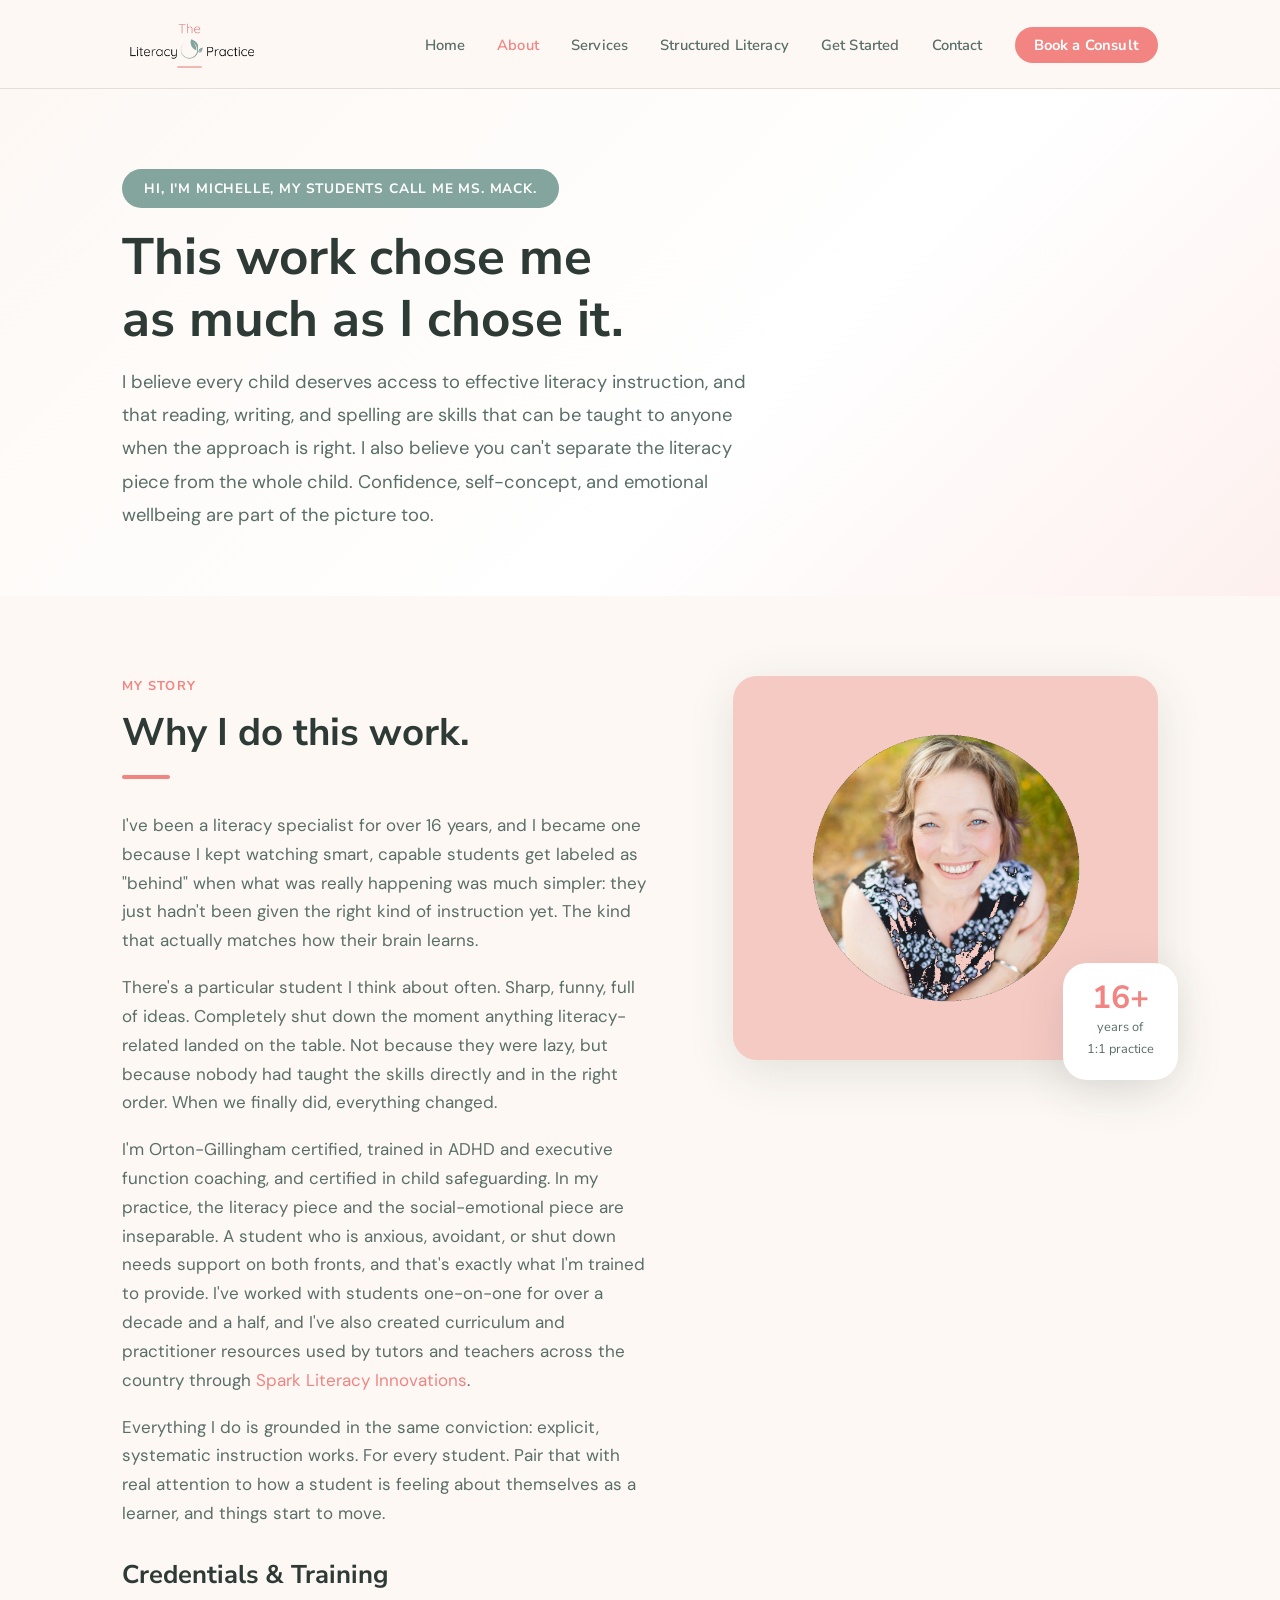
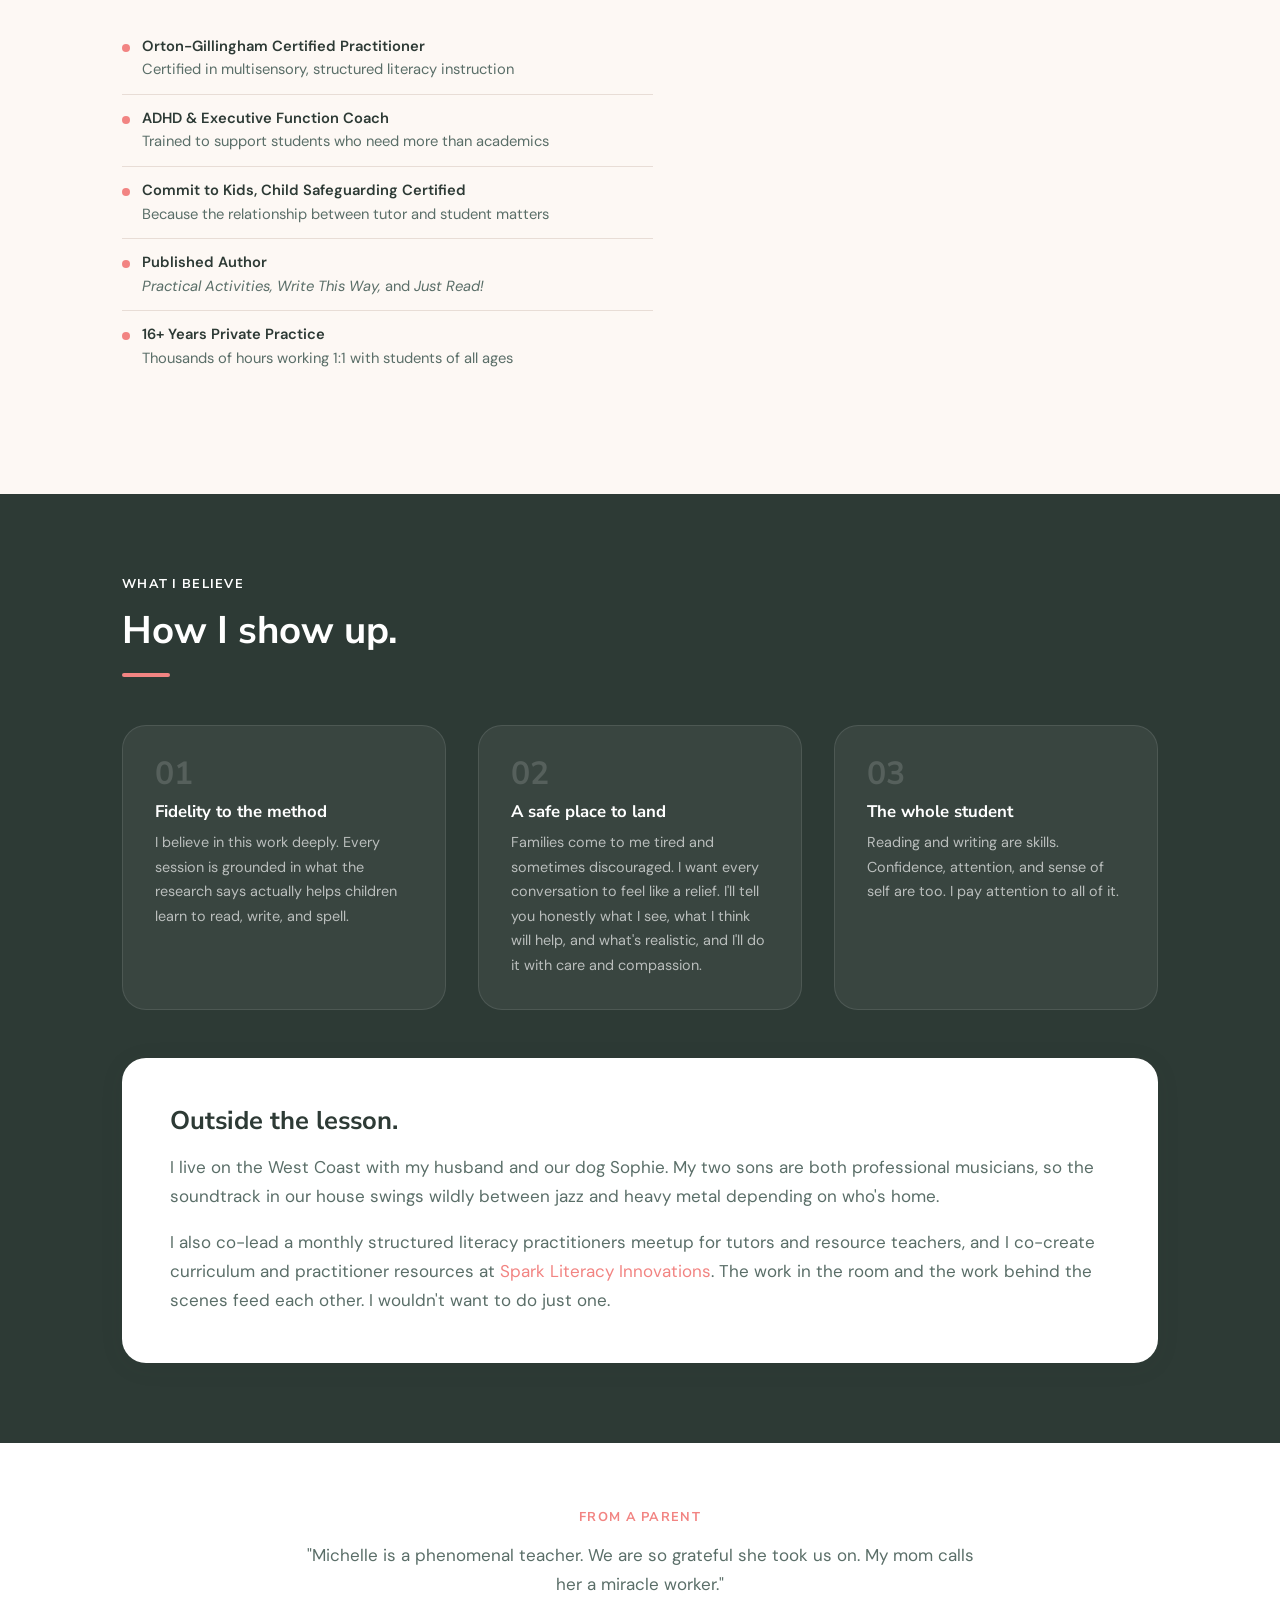
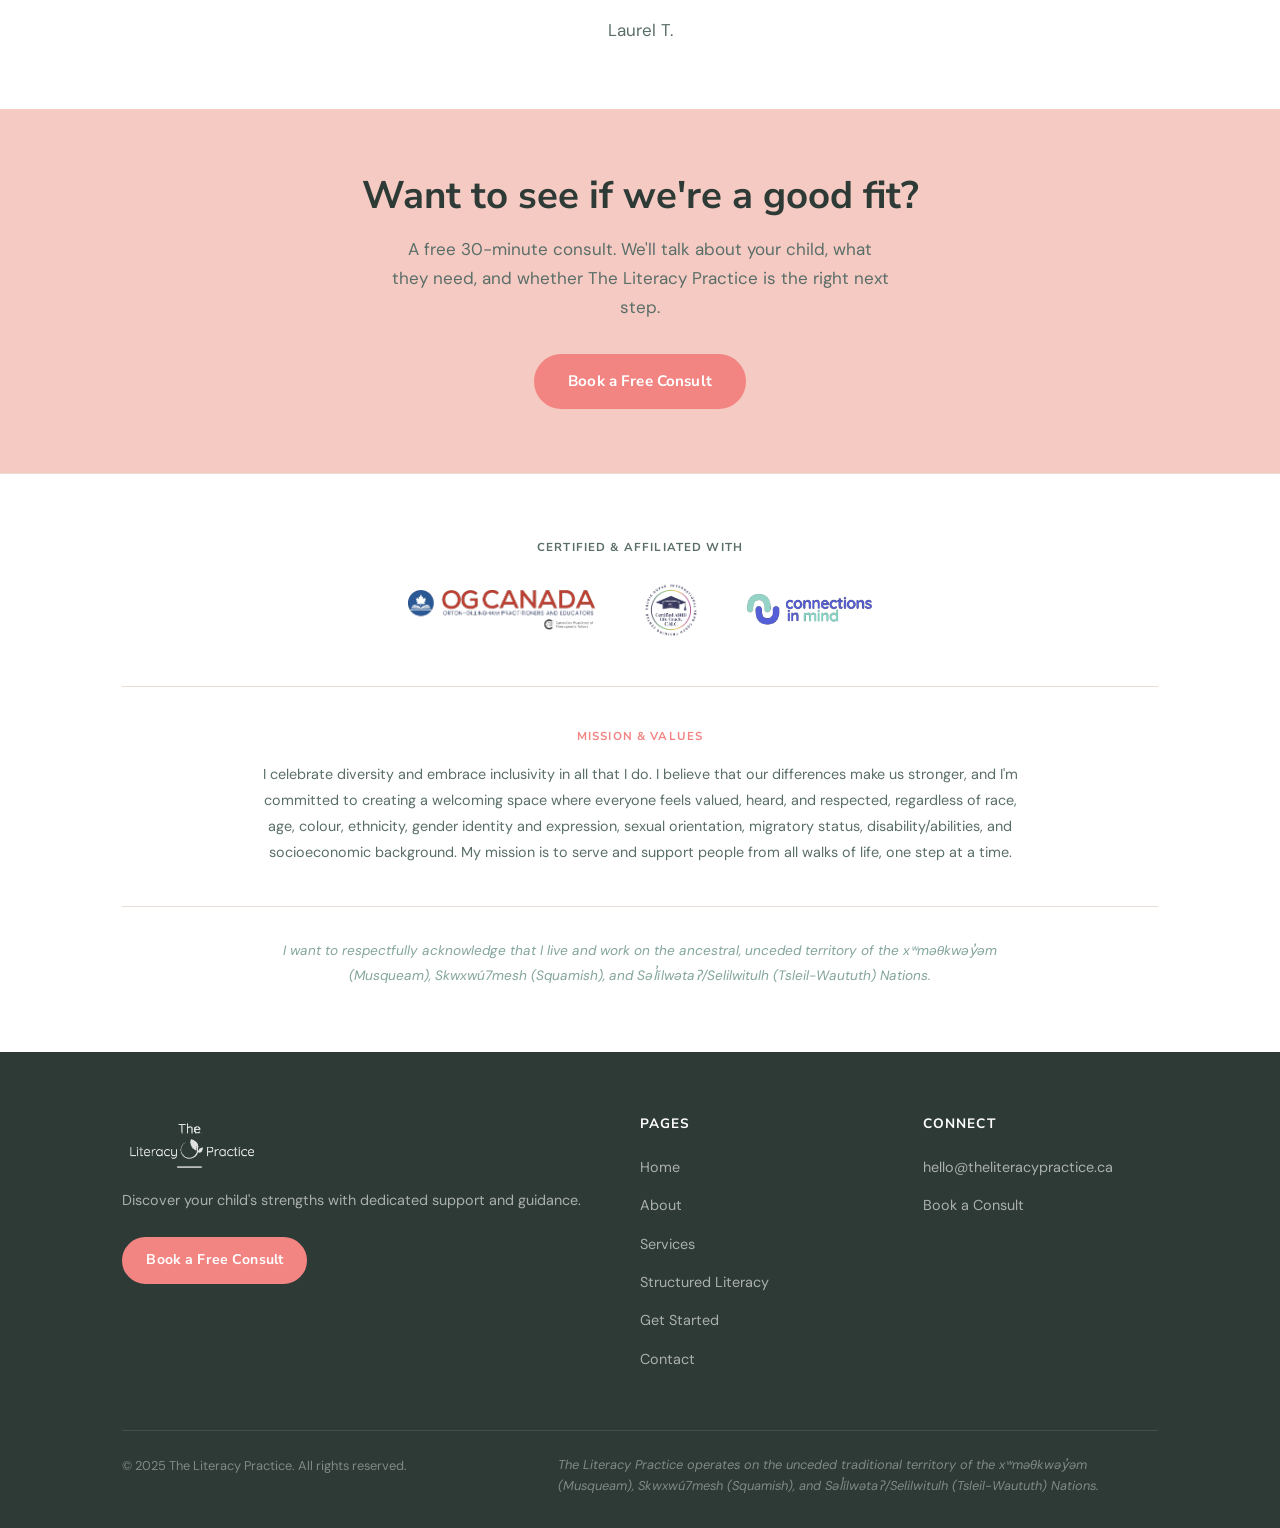
==== commit 9dd2d88c: "Website 8 Update" ====
--- a/about.html
+++ b/about.html
@@ -156,7 +156,12 @@
       .values-grid  { grid-template-columns: 1fr; }
       .about-image-block { display: none; }
     }
-  </style>
+  @media (max-width: 900px) {
+      .about-grid { grid-template-columns: 1fr !important; }
+      .about-image-block { display: block !important; margin-bottom: 2rem; }
+      .about-image-block img, .about-image-block div { max-width: 280px; margin: 0 auto; }
+    }
+    </style>
 </head>
 <body>
 
@@ -165,7 +170,7 @@
 <!-- PAGE HERO -->
 <section class="page-hero">
   <div class="container">
-    <span class="chip" style="background:#84a59d;color:white;font-size:0.85rem;padding:0.5rem 1.4rem;">Hi, I'm Michelle — my students call me Ms. Mack.</span>
+    <span class="chip" style="background:#84a59d;color:white;font-size:0.85rem;padding:0.5rem 1.4rem;">Hi, I'm Michelle, my students call me Ms. Mack.</span>
     <h1>This work chose me<br>as much as I chose it.</h1>
     <p class="lead">
       I believe every child deserves access to effective literacy instruction, and that reading, writing, and spelling are skills that can be taught to anyone when the approach is right. I also believe you can't separate the literacy piece from the whole child. Confidence, self-concept, and emotional wellbeing are part of the picture too.
@@ -241,7 +246,7 @@
       <div class="value-card">
         <div class="value-num">02</div>
         <h3>A safe place to land</h3>
-        <p>Families come to me tired and sometimes discouraged. I want every conversation to feel like a relief. I'll tell you honestly what I see, what I think will help, and what's realistic, and I'll do it with care.</p>
+        <p>Families come to me tired and sometimes discouraged. I want every conversation to feel like a relief. I'll tell you honestly what I see, what I think will help, and what's realistic, and I'll do it with care and compassion.</p>
       </div>
       <div class="value-card">
         <div class="value-num">03</div>
@@ -396,17 +401,22 @@
 <script>
   document.getElementById('nav-placeholder').innerHTML = getNavHTML('About');
   document.getElementById('footer-placeholder').innerHTML = getFooterHTML();
-  // Re-run initNav after injection so toggle is in the DOM
-  const toggle = document.getElementById('navToggle');
-  const links  = document.getElementById('navLinks');
-  if (toggle && links) {
-    ['click','touchend'].forEach(evt => {
-      toggle.addEventListener(evt, (e) => {
-        e.preventDefault();
+  // Mobile nav toggle
+  (function() {
+    var toggle = document.getElementById('navToggle');
+    var links  = document.getElementById('navLinks');
+    if (toggle && links) {
+      toggle.addEventListener('click', function(e) {
+        e.stopPropagation();
         links.classList.toggle('open');
       });
-    });
-  }
+      document.addEventListener('click', function(e) {
+        if (!toggle.contains(e.target) && !links.contains(e.target)) {
+          links.classList.remove('open');
+        }
+      });
+    }
+  })();
 </script>
 </body>
 </html>
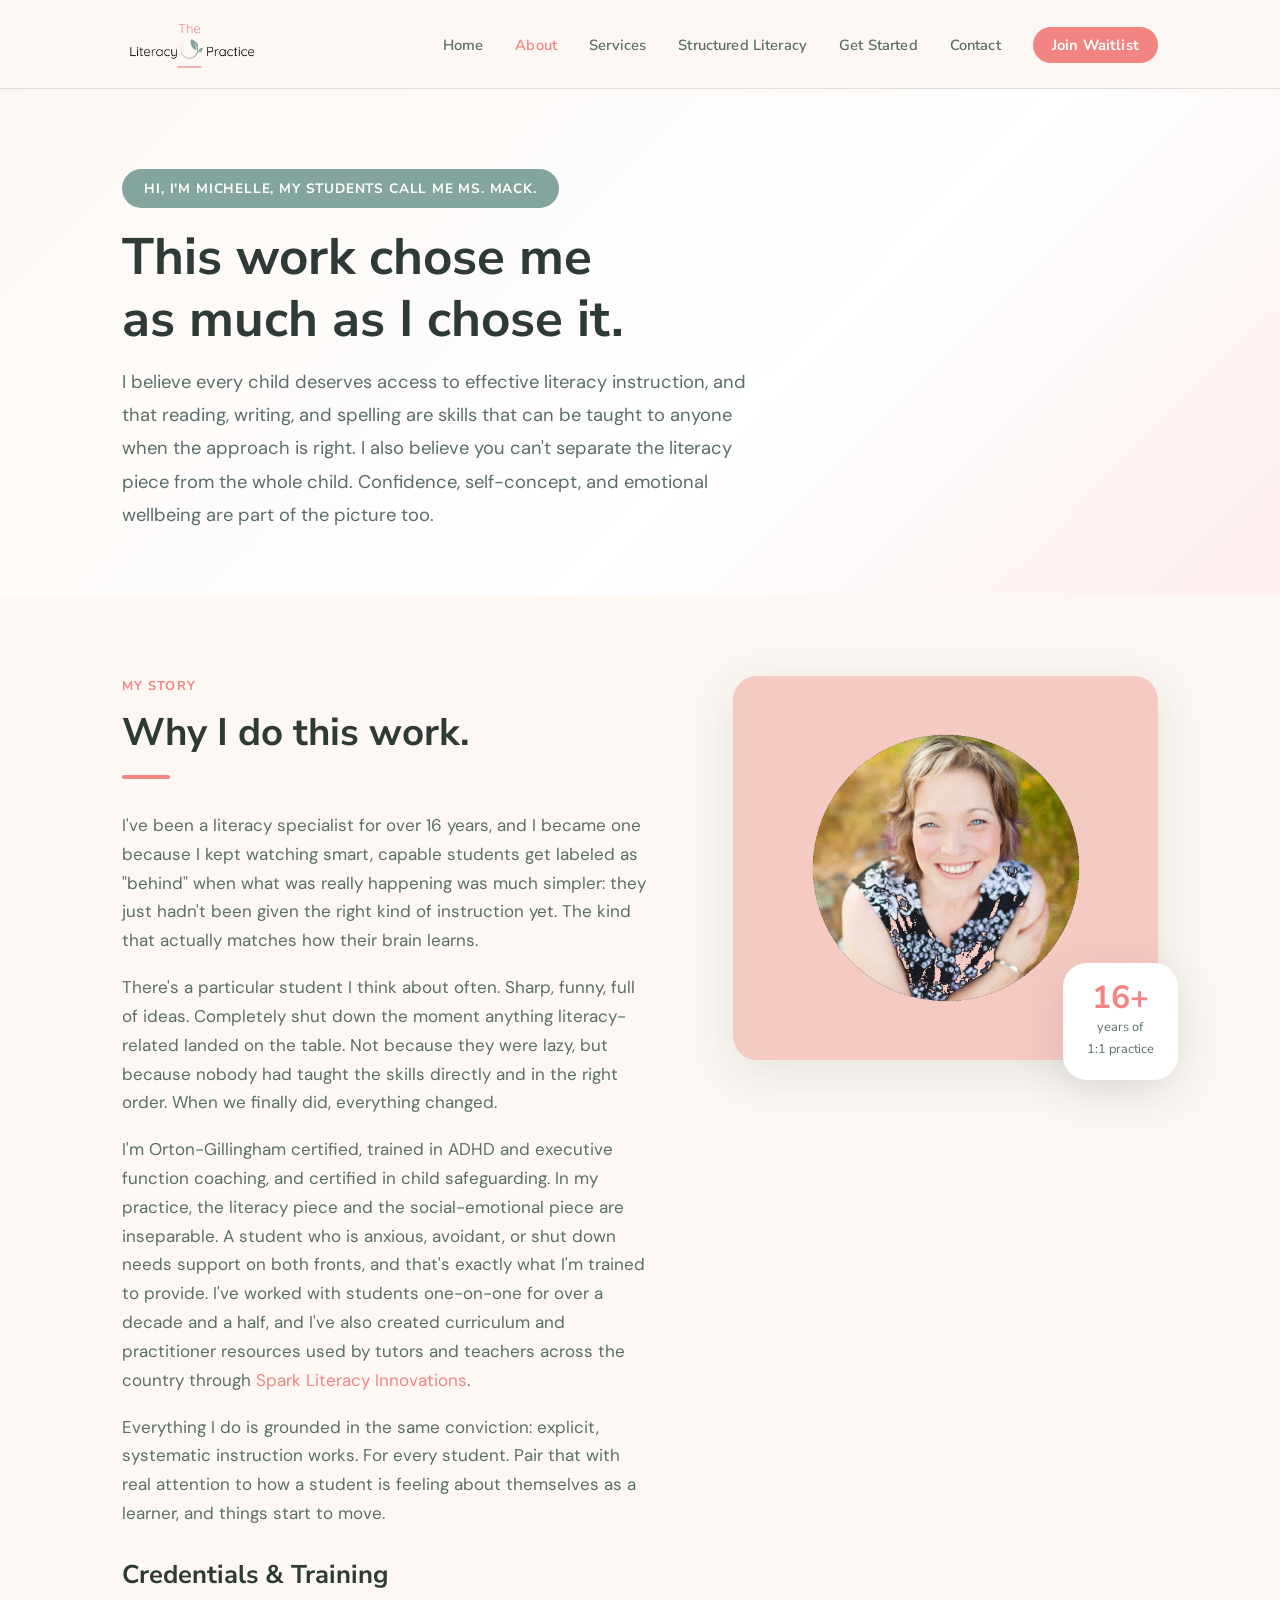
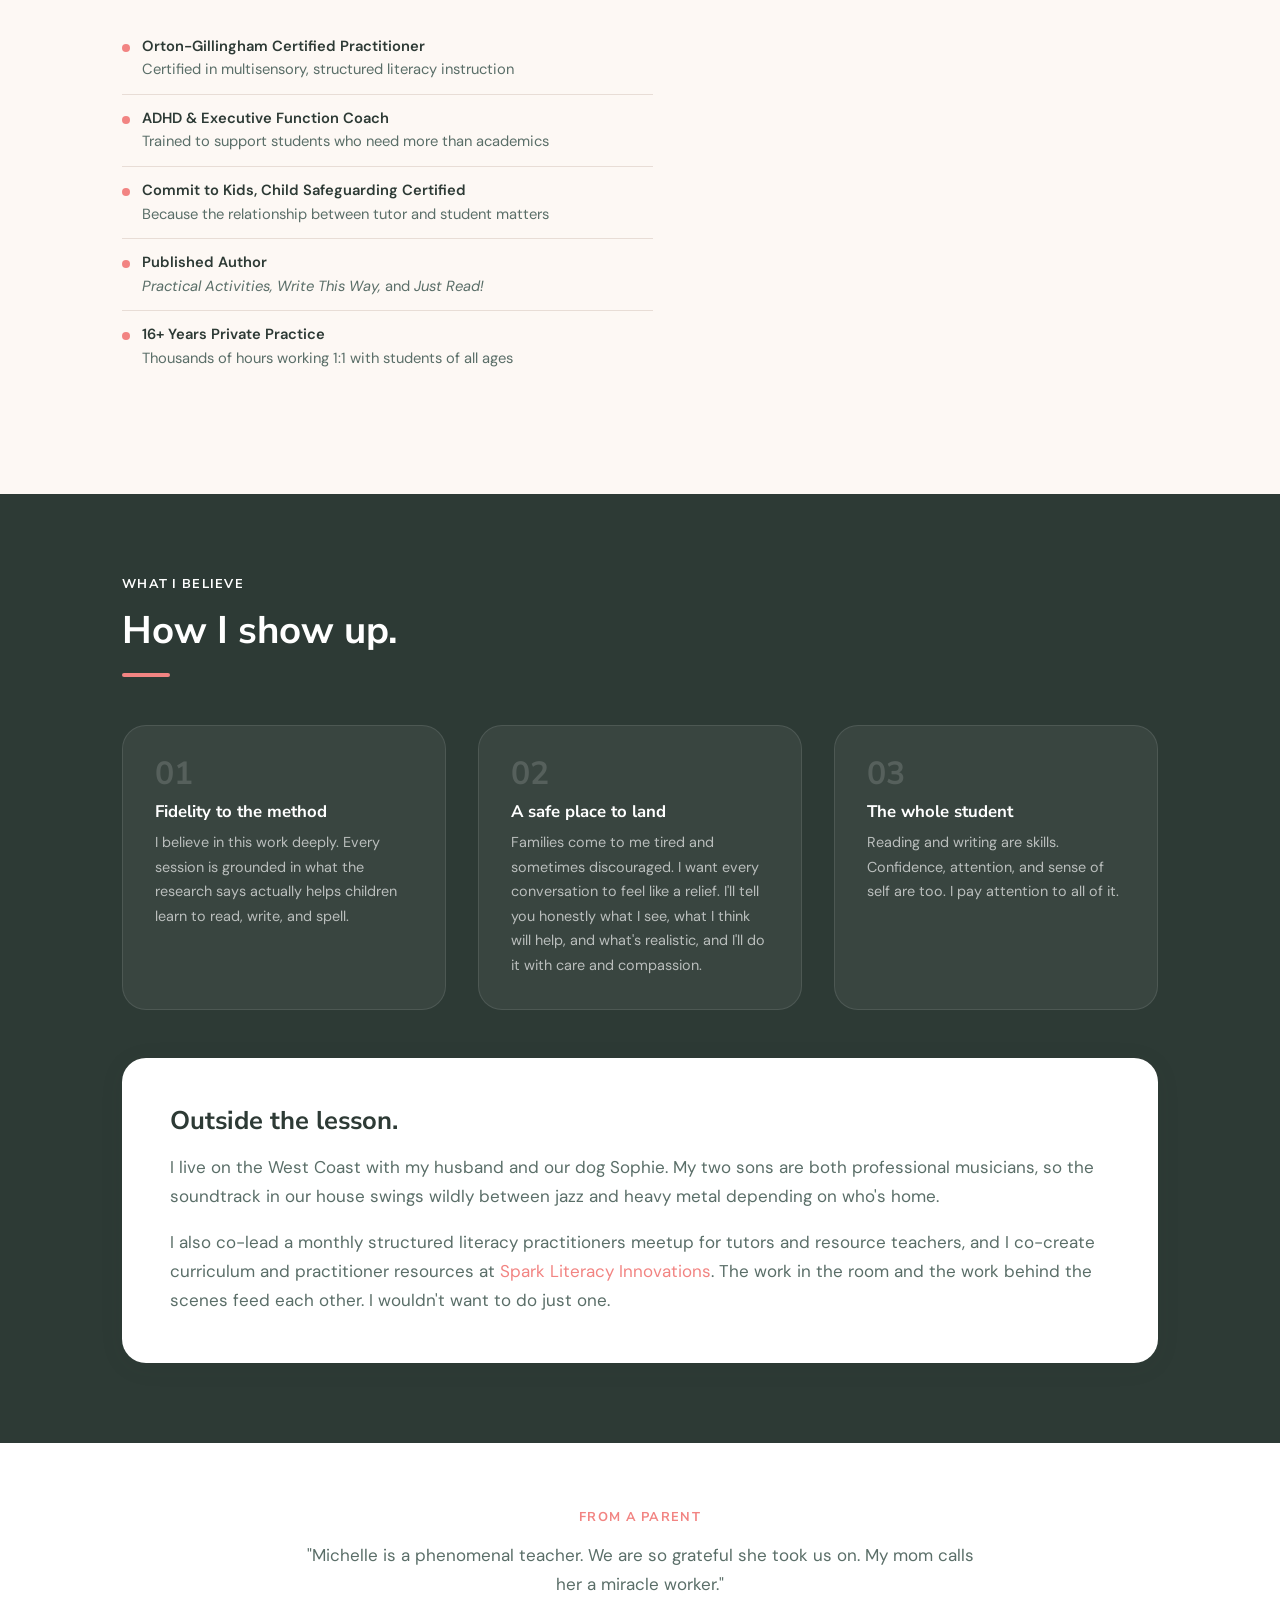
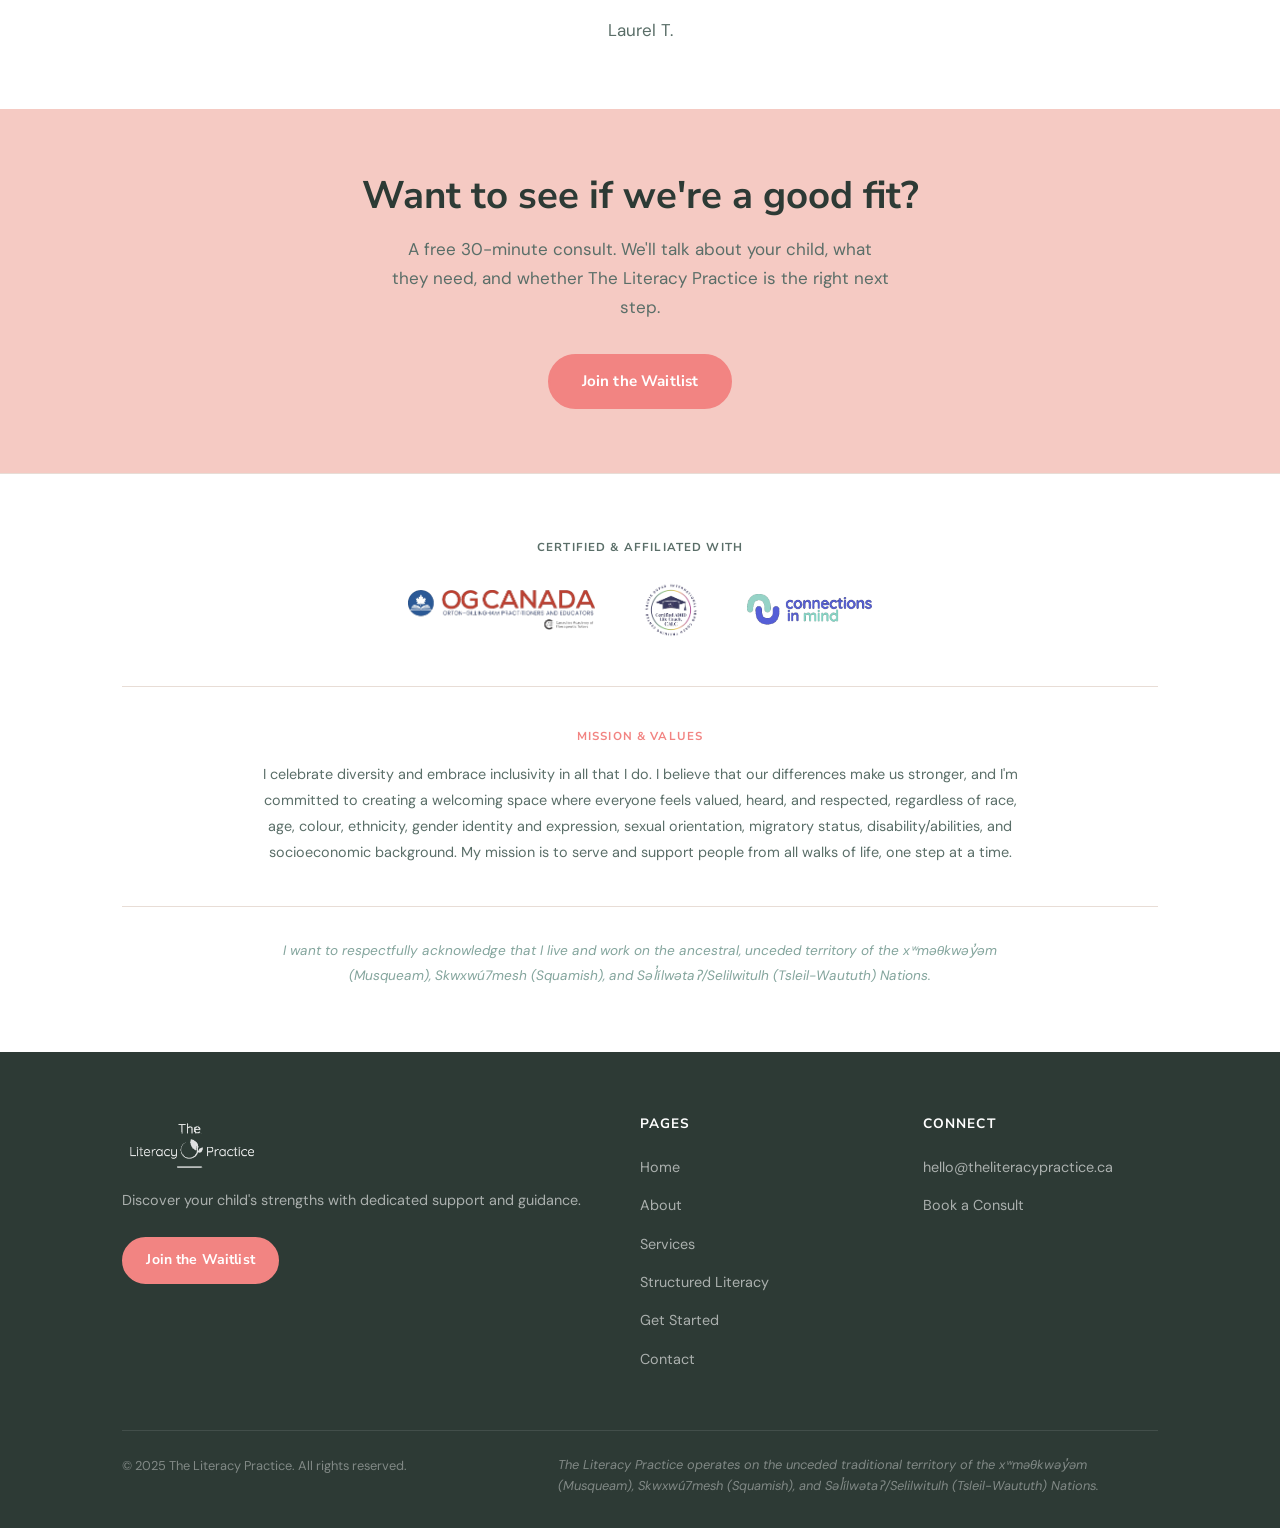
==== commit 98a192a6: "Update June 23" ====
--- a/about.html
+++ b/about.html
@@ -1,6 +1,14 @@
 <!DOCTYPE html>
 <html lang="en">
 <head>
+<!-- Google tag (gtag.js) -->
+<script async src="https://www.googletagmanager.com/gtag/js?id=G-E7SSYEFYR3"></script>
+<script>
+  window.dataLayer = window.dataLayer || [];
+  function gtag(){dataLayer.push(arguments);}
+  gtag('js', new Date());
+  gtag('config', 'G-E7SSYEFYR3');
+</script>
   <meta charset="UTF-8">
   <meta name="viewport" content="width=device-width, initial-scale=1.0">
   <title>About, The Literacy Practice</title>
@@ -161,6 +169,42 @@
       .about-image-block { display: block !important; margin-bottom: 2rem; }
       .about-image-block img, .about-image-block div { max-width: 280px; margin: 0 auto; }
     }
+    
+    /* ---- Mobile nav open state ---- */
+    @media (max-width: 768px) {
+      .nav-links {
+        display: none;
+        flex-direction: column;
+        gap: 0;
+      }
+      .nav-links.open {
+        display: flex;
+        position: absolute;
+        top: 100%;
+        left: 0;
+        right: 0;
+        background: #fdf8f4;
+        border-bottom: 1px solid #e8ddd6;
+        padding: 1rem 2rem 1.5rem;
+        z-index: 999;
+      }
+      .nav-links.open li a {
+        display: block;
+        padding: 0.7rem 0;
+        border-bottom: 1px solid #e8ddd6;
+        color: #2d3a35;
+        font-family: 'Nunito Sans', sans-serif;
+        font-weight: 600;
+        font-size: 1rem;
+      }
+      .nav-toggle {
+        display: flex !important;
+      }
+      .nav-cta {
+        display: none;
+      }
+    }
+
     </style>
 </head>
 <body>
@@ -276,7 +320,7 @@
   <div class="container--narrow">
     <h2>Want to see if we're a good fit?</h2>
     <p>A free 30-minute consult. We'll talk about your child, what they need, and whether The Literacy Practice is the right next step.</p>
-    <a href="https://koalendar.com/e/free-30-minute-parent-consultation" target="_blank" class="btn btn-primary">Book a Free Consult</a>
+    <a href="mailto:hello@theliteracypractice.ca?subject=Waitlist%20Request" class="btn btn-primary">Join the Waitlist</a>
   </div>
 </section>
 
@@ -341,7 +385,7 @@
       <a href="index.html" class="nav-logo"><img src="logo.png" alt="The Literacy Practice" style="height:56px;width:auto;"></a>
       <ul class="nav-links" id="navLinks">
         ${links}
-        <li><a href="https://koalendar.com/e/free-30-minute-parent-consultation" target="_blank" class="nav-cta">Book a Consult</a></li>
+        <li><a href="mailto:hello@theliteracypractice.ca?subject=Waitlist%20Request" class="nav-cta">Join Waitlist</a></li>
       </ul>
       <button class="nav-toggle" id="navToggle" aria-label="Toggle menu">
         <span></span><span></span><span></span>
@@ -358,7 +402,7 @@
                                 <div class="footer-brand">
           <a href="index.html" class="nav-logo"><img src="logo.png" alt="The Literacy Practice" style="height:56px;width:auto;filter:brightness(0) invert(1);opacity:0.85;"></a>
           <p style="margin-top:1rem;margin-bottom:1.5rem;">Discover your child's strengths with dedicated support and guidance.</p>
-          <a href="https://koalendar.com/e/free-30-minute-parent-consultation" target="_blank" class="btn btn-primary" style="font-size:0.88rem;padding:0.6rem 1.4rem;">Book a Free Consult</a>
+          <a href="mailto:hello@theliteracypractice.ca?subject=Waitlist%20Request" class="btn btn-primary" style="font-size:0.88rem;padding:0.6rem 1.4rem;">Join the Waitlist</a>
         </div>
         <div class="footer-col">
           <h4>Pages</h4>
@@ -387,36 +431,17 @@
   </footer>`;
 }
 
-function initNav() {
-  const toggle = document.getElementById('navToggle');
-  const links  = document.getElementById('navLinks');
-  if (toggle && links) {
-    toggle.addEventListener('click', () => links.classList.toggle('open'));
-  }
-}
-
-document.addEventListener('DOMContentLoaded', initNav);
-
 </script>
 <script>
   document.getElementById('nav-placeholder').innerHTML = getNavHTML('About');
   document.getElementById('footer-placeholder').innerHTML = getFooterHTML();
-  // Mobile nav toggle
-  (function() {
-    var toggle = document.getElementById('navToggle');
-    var links  = document.getElementById('navLinks');
-    if (toggle && links) {
-      toggle.addEventListener('click', function(e) {
-        e.stopPropagation();
-        links.classList.toggle('open');
-      });
-      document.addEventListener('click', function(e) {
-        if (!toggle.contains(e.target) && !links.contains(e.target)) {
-          links.classList.remove('open');
-        }
-      });
-    }
-  })();
+  var t = document.getElementById('navToggle');
+  var n = document.getElementById('navLinks');
+  if (t && n) {
+    t.addEventListener('click', function() {
+      n.classList.toggle('open');
+    });
+  }
 </script>
 </body>
 </html>
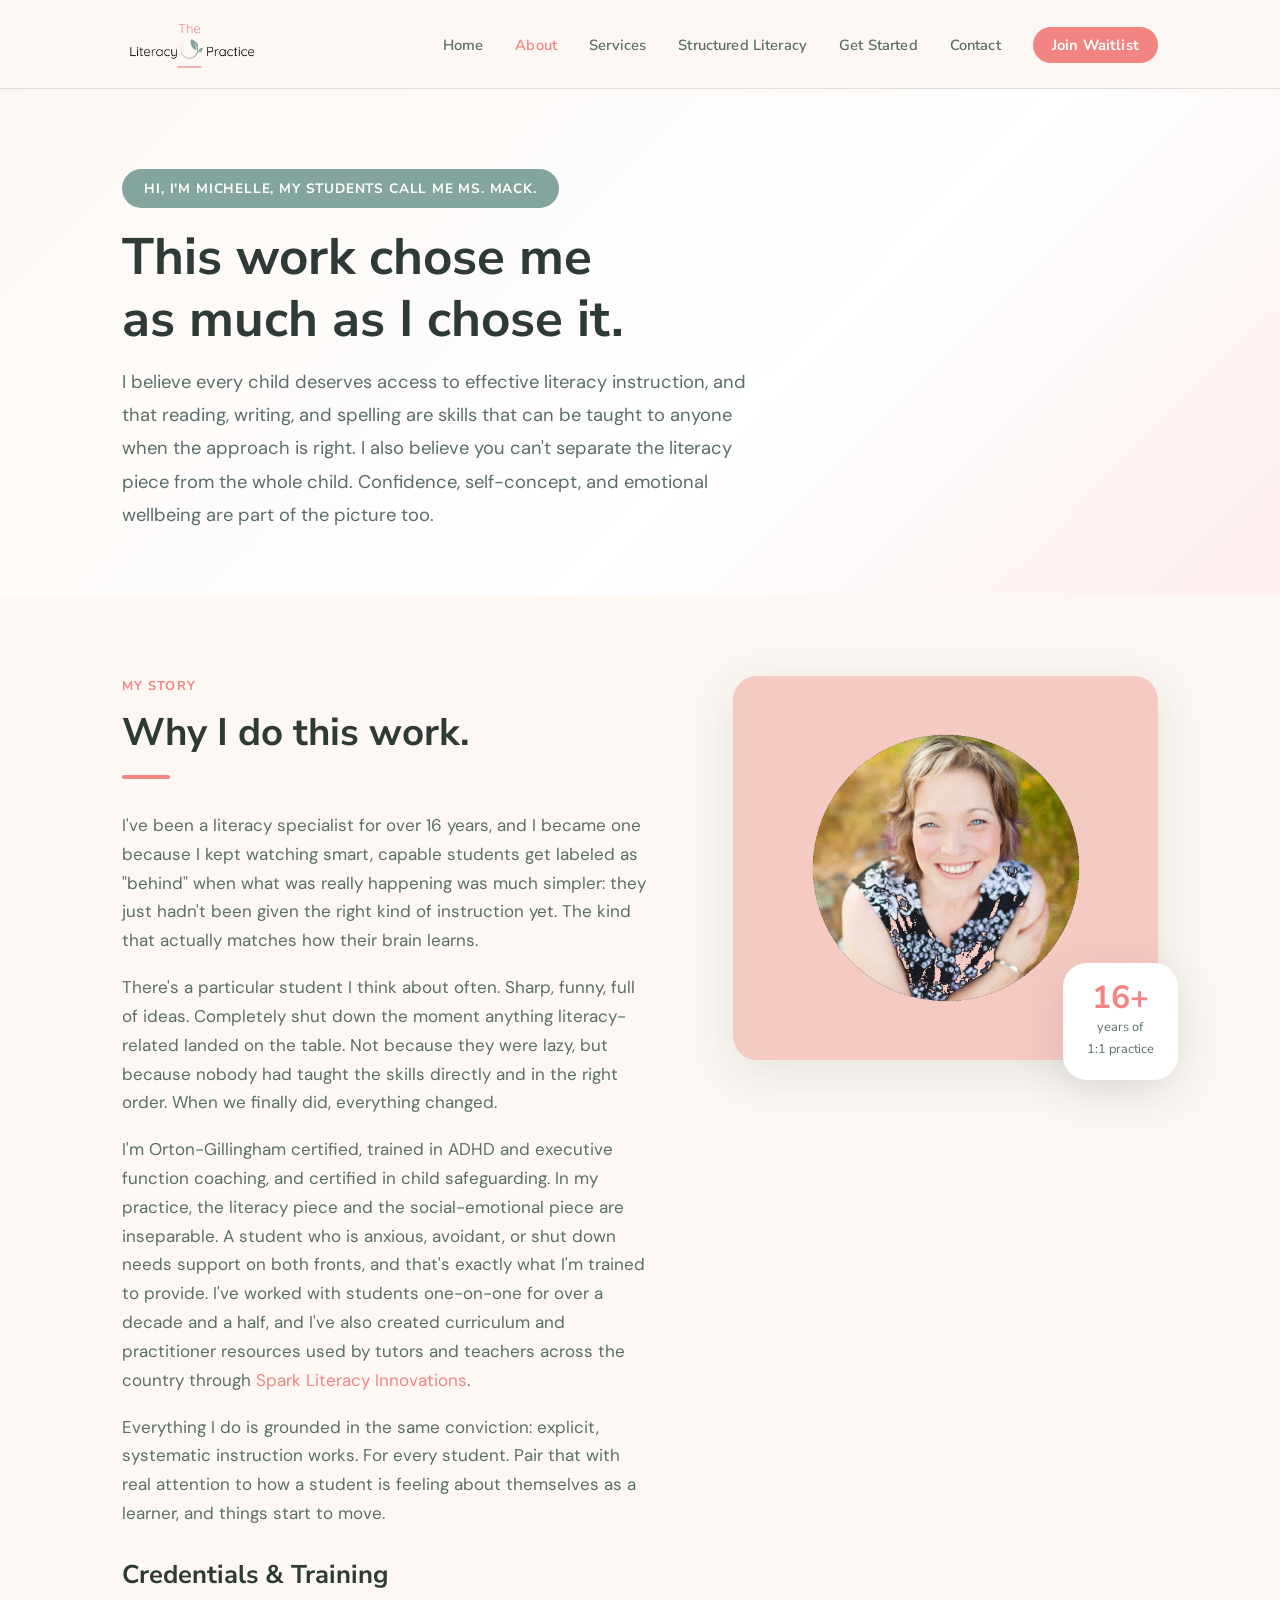
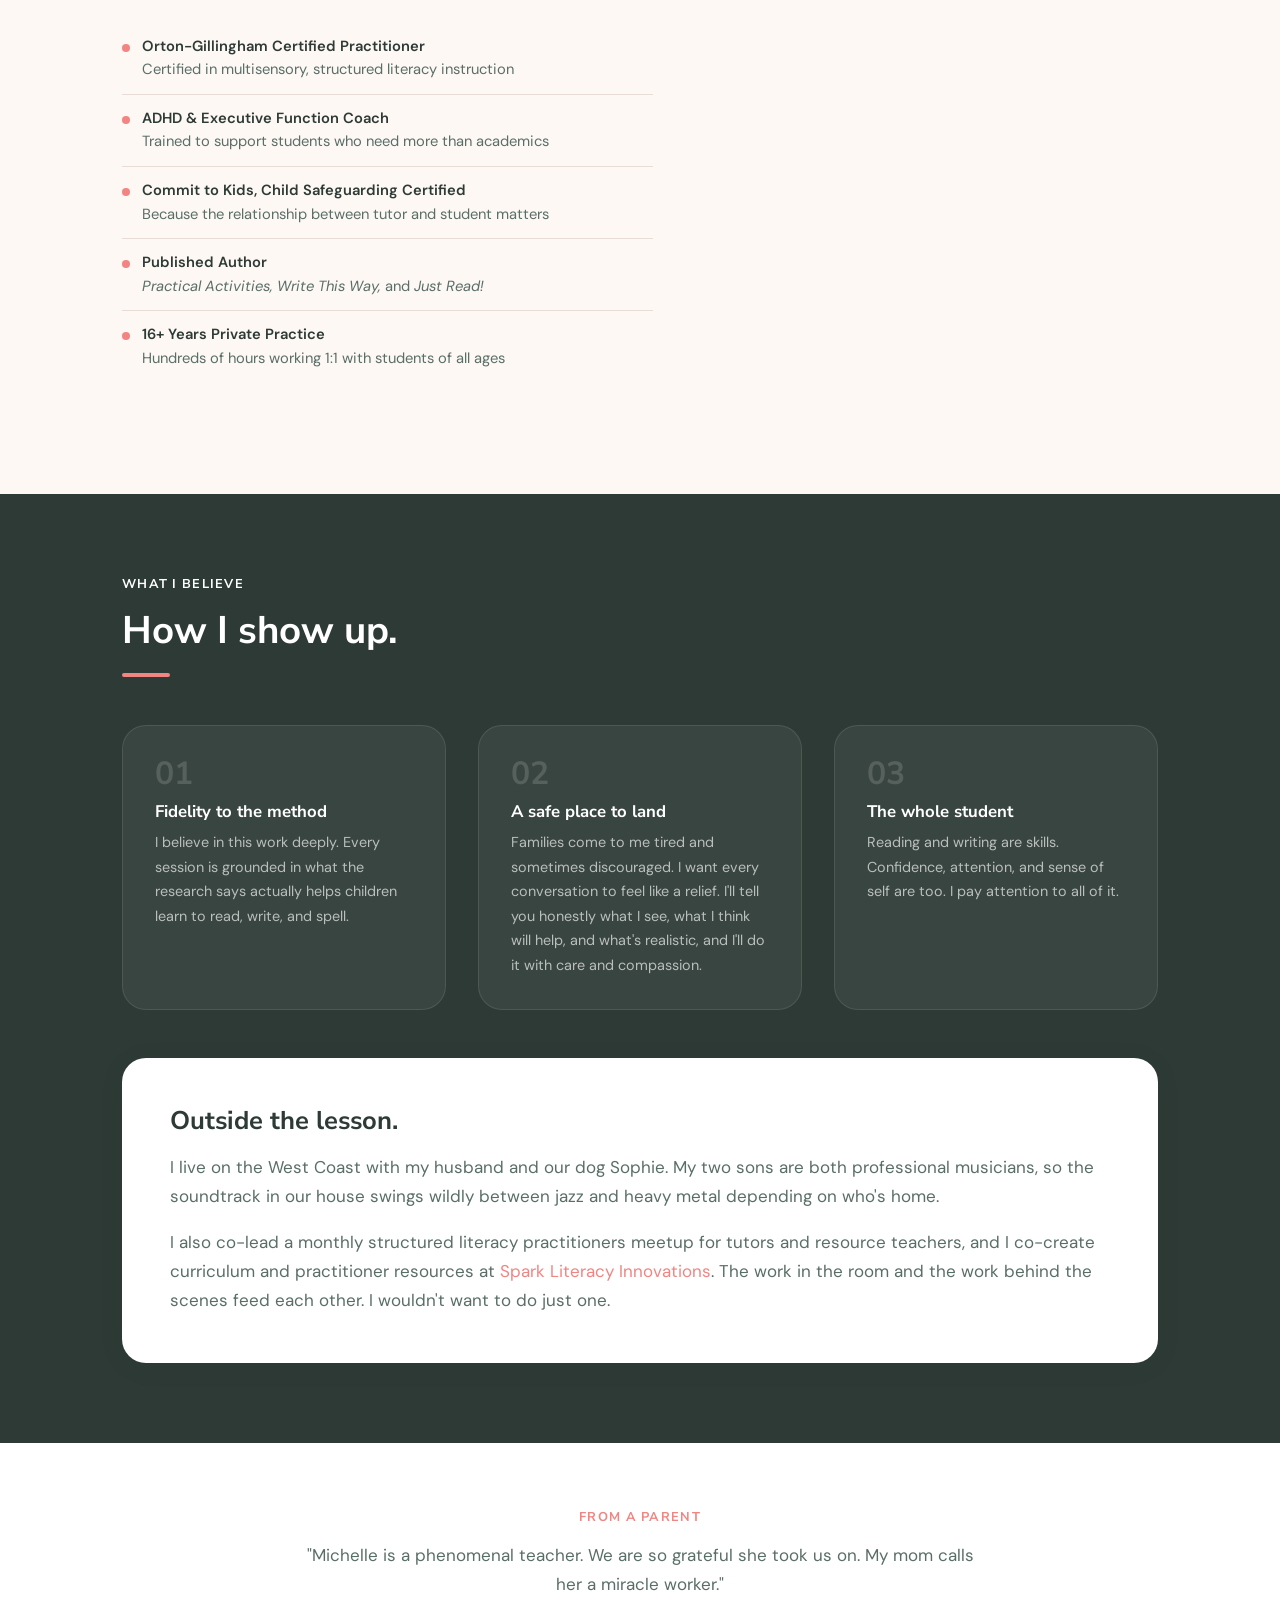
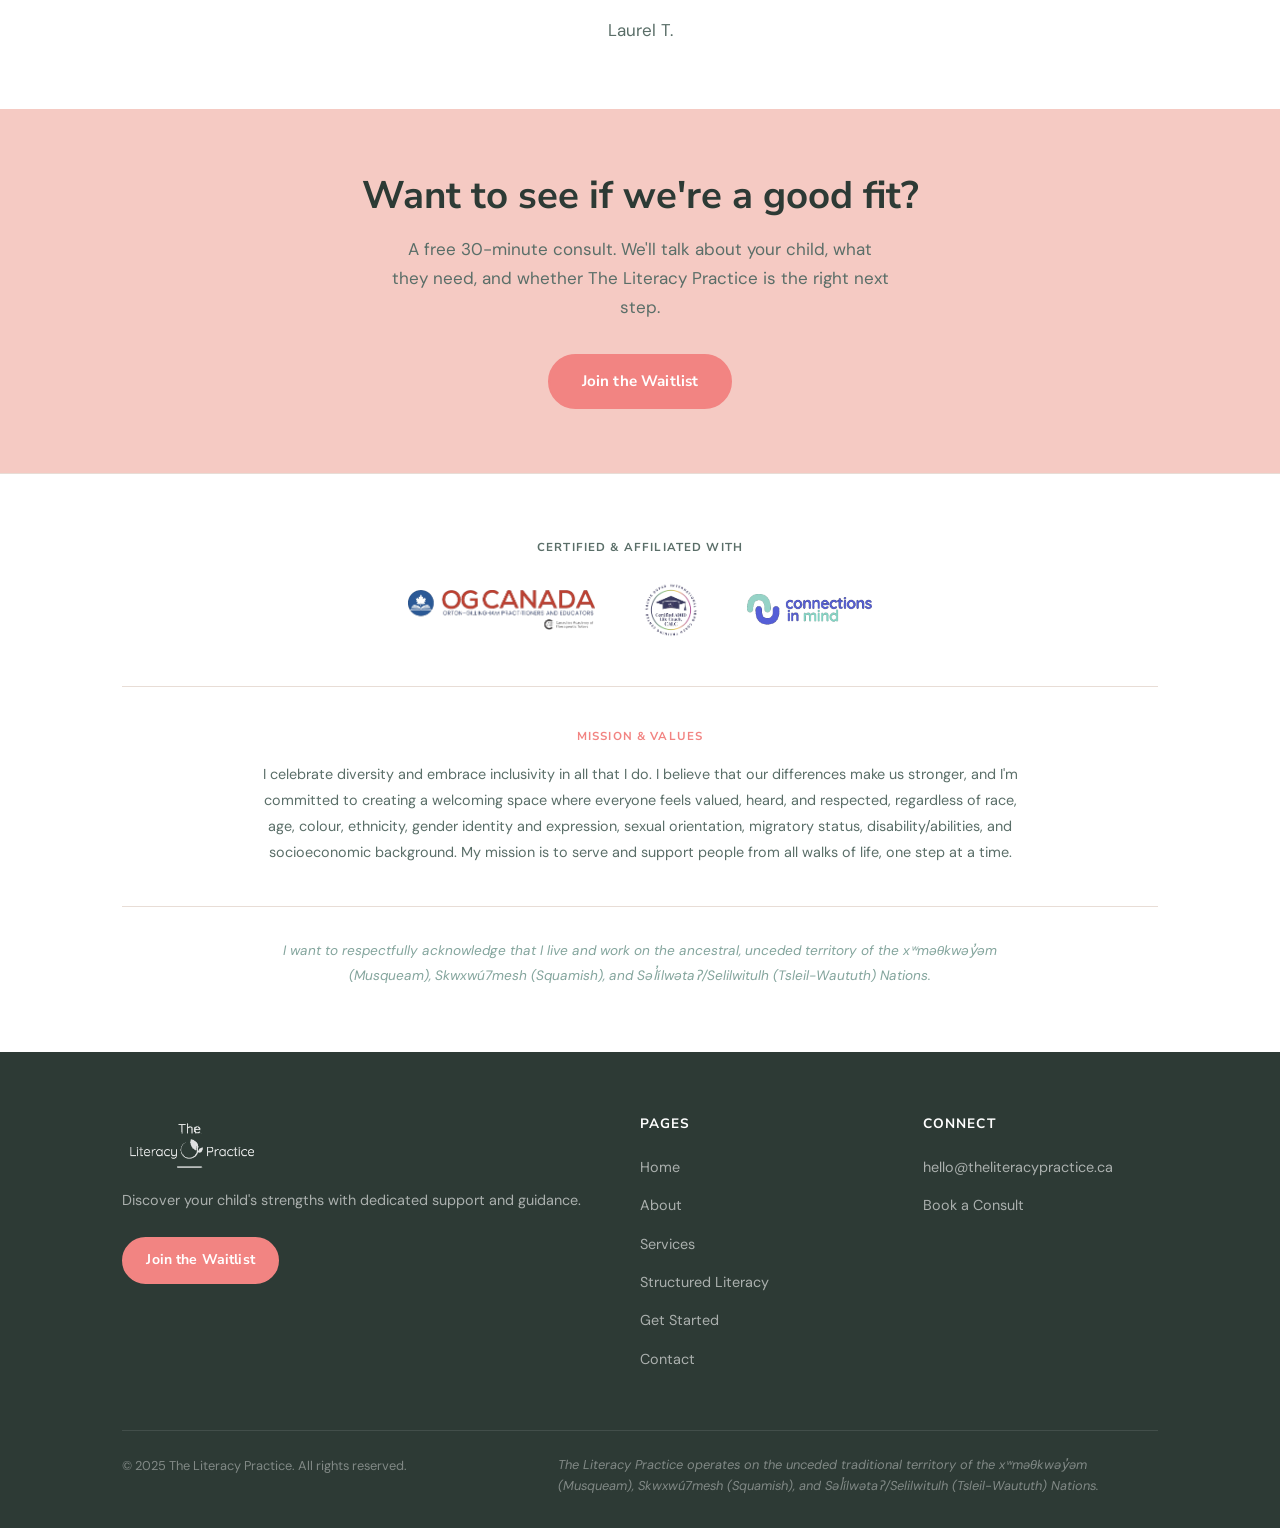
==== commit b67c8551: "Update about.html" ====
--- a/about.html
+++ b/about.html
@@ -206,6 +206,8 @@
     }
 
     </style>
+  <link rel="icon" type="image/x-icon" href="favicon.ico">
+  <link rel="shortcut icon" href="favicon.ico">
 </head>
 <body>
 
@@ -259,7 +261,7 @@
           </li>
           <li>
             <span class="cred-dot"></span>
-            <span><strong>16+ Years Private Practice</strong>Thousands of hours working 1:1 with students of all ages</span>
+            <span><strong>16+ Years Private Practice</strong>Hundreds of hours working 1:1 with students of all ages</span>
           </li>
         </ul>
       </div>
